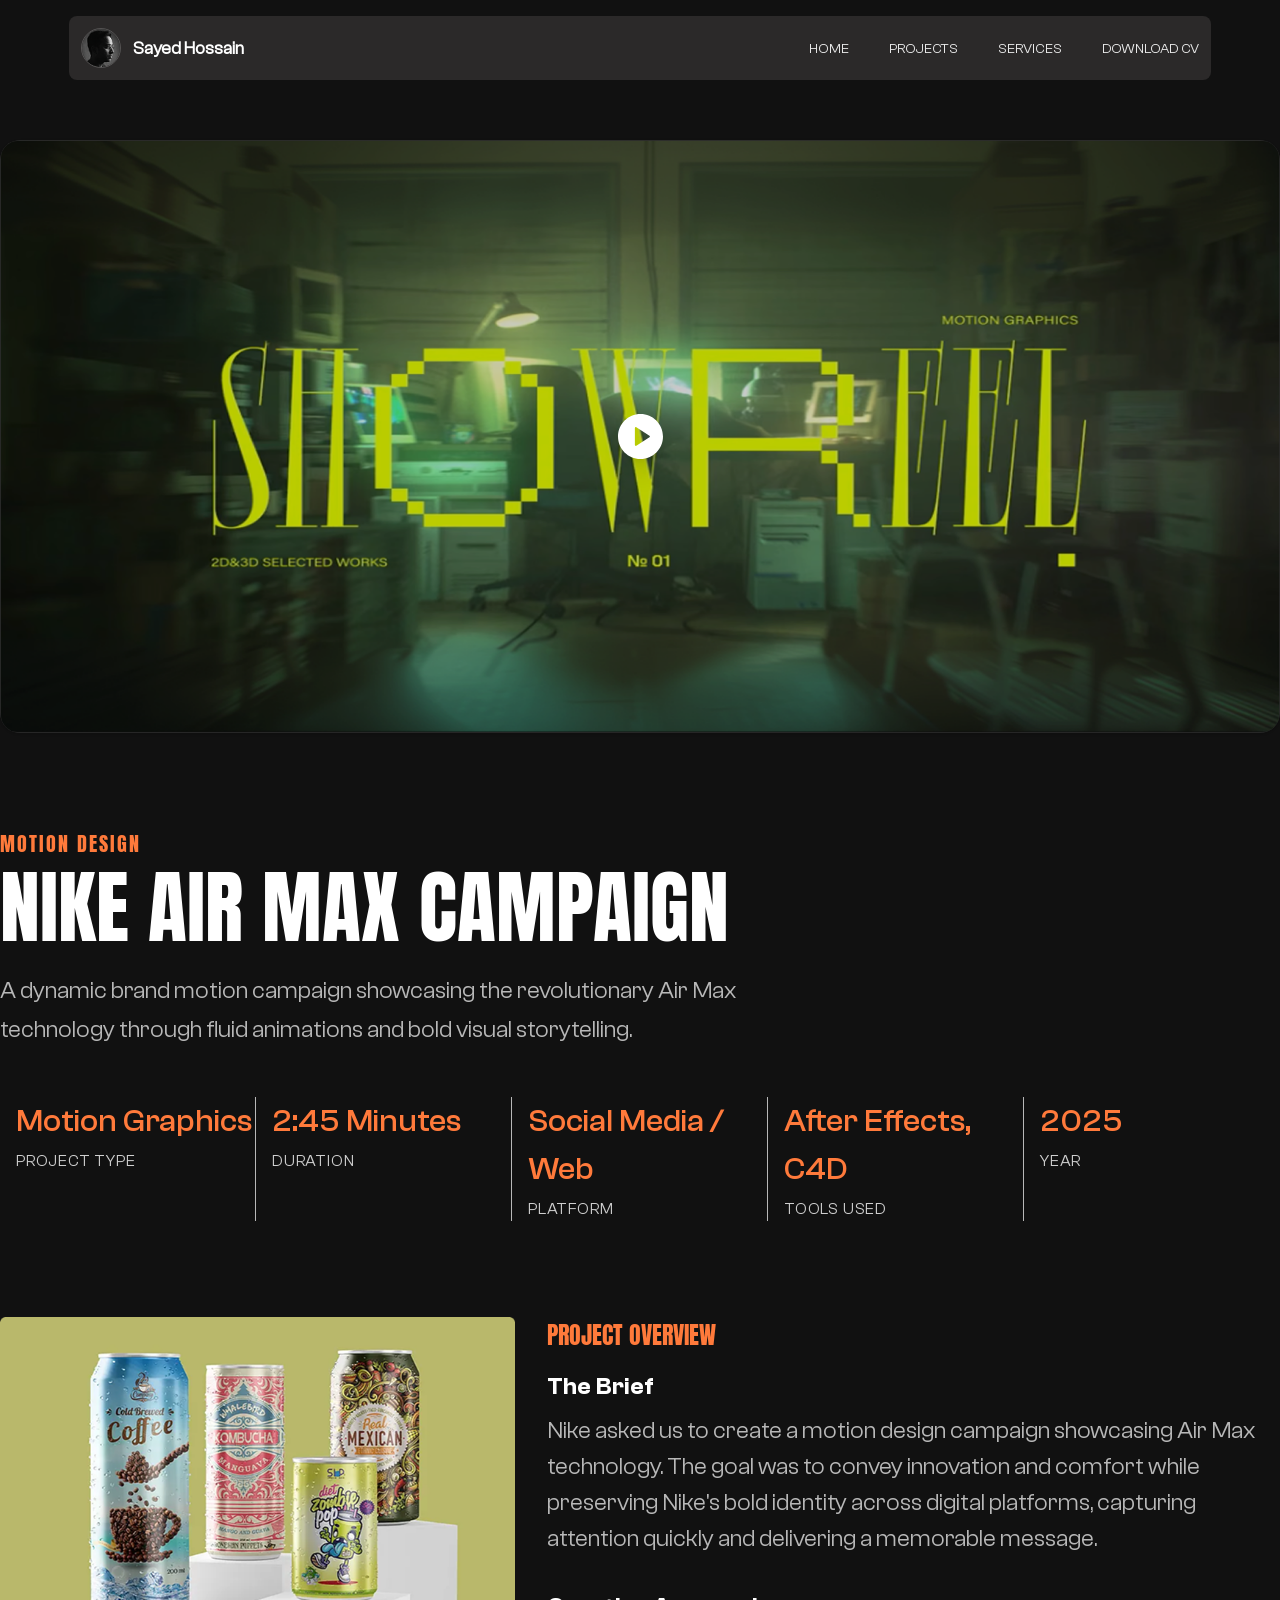
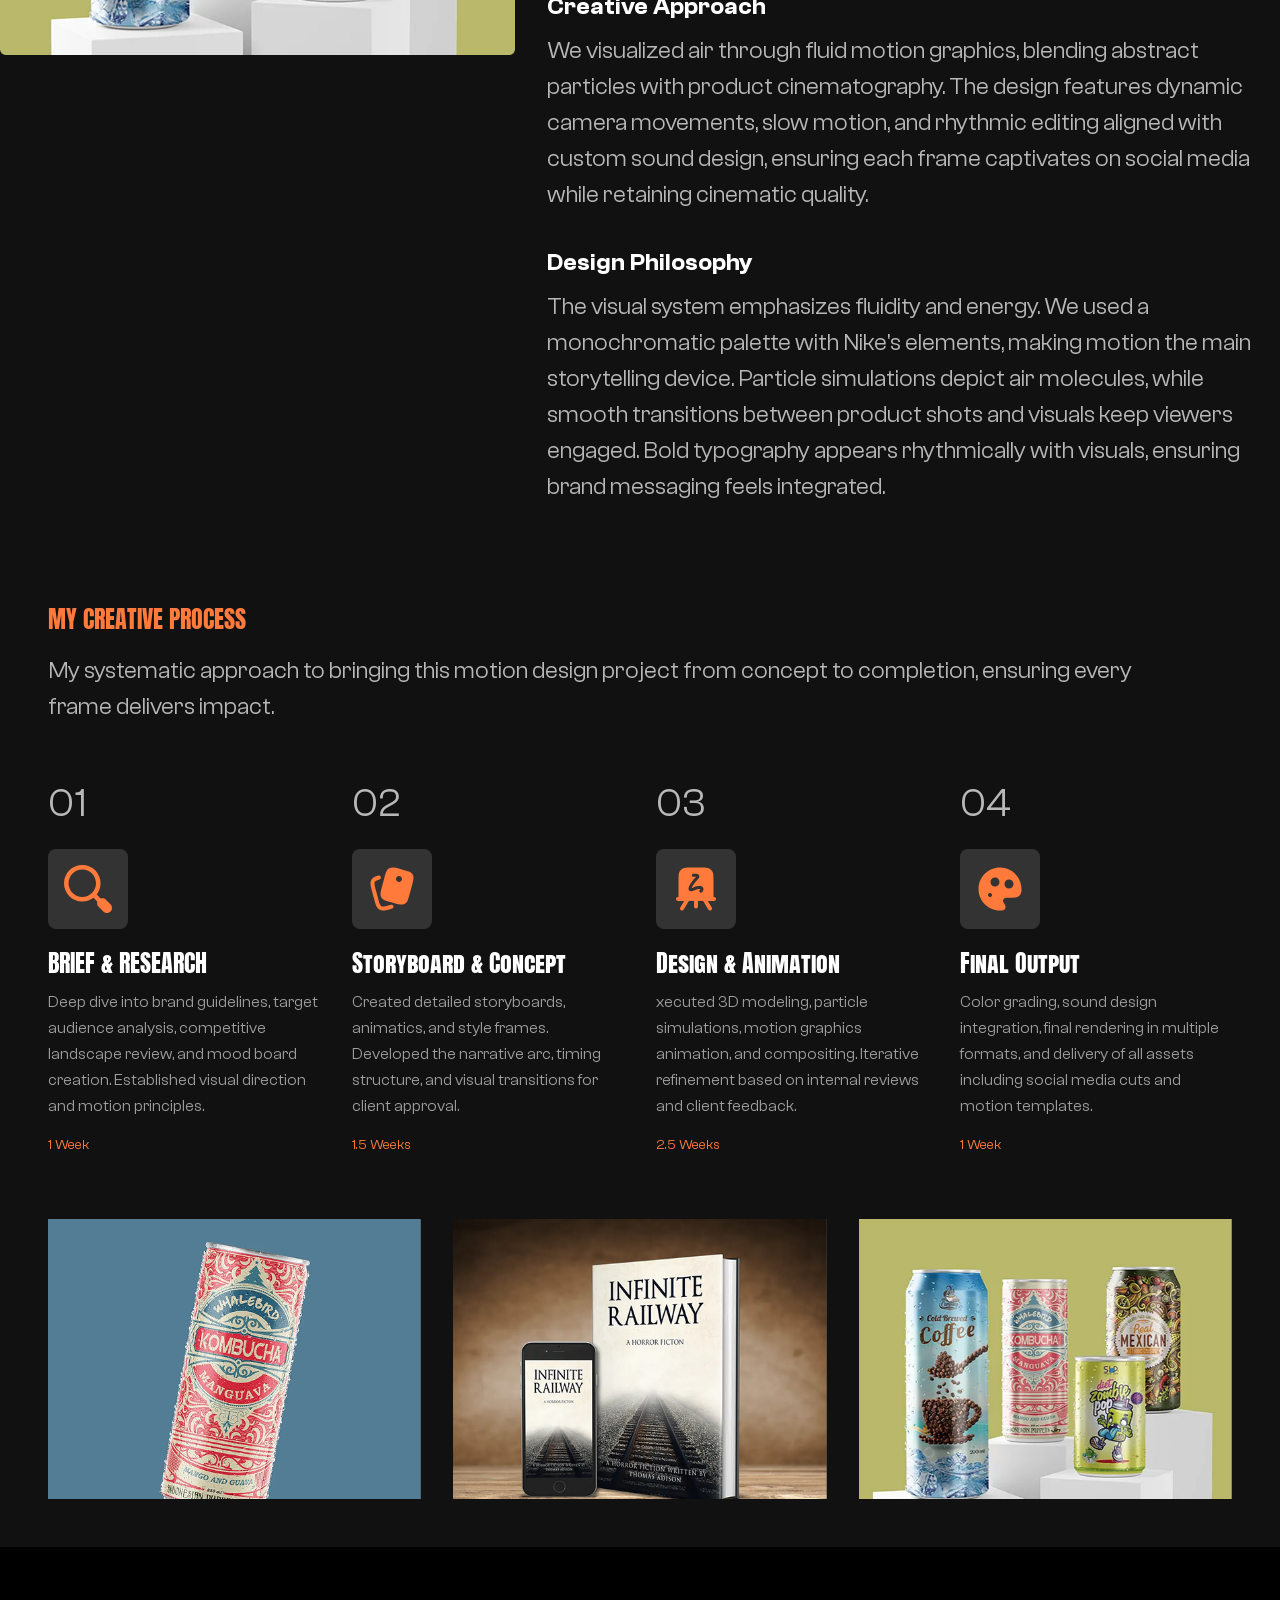
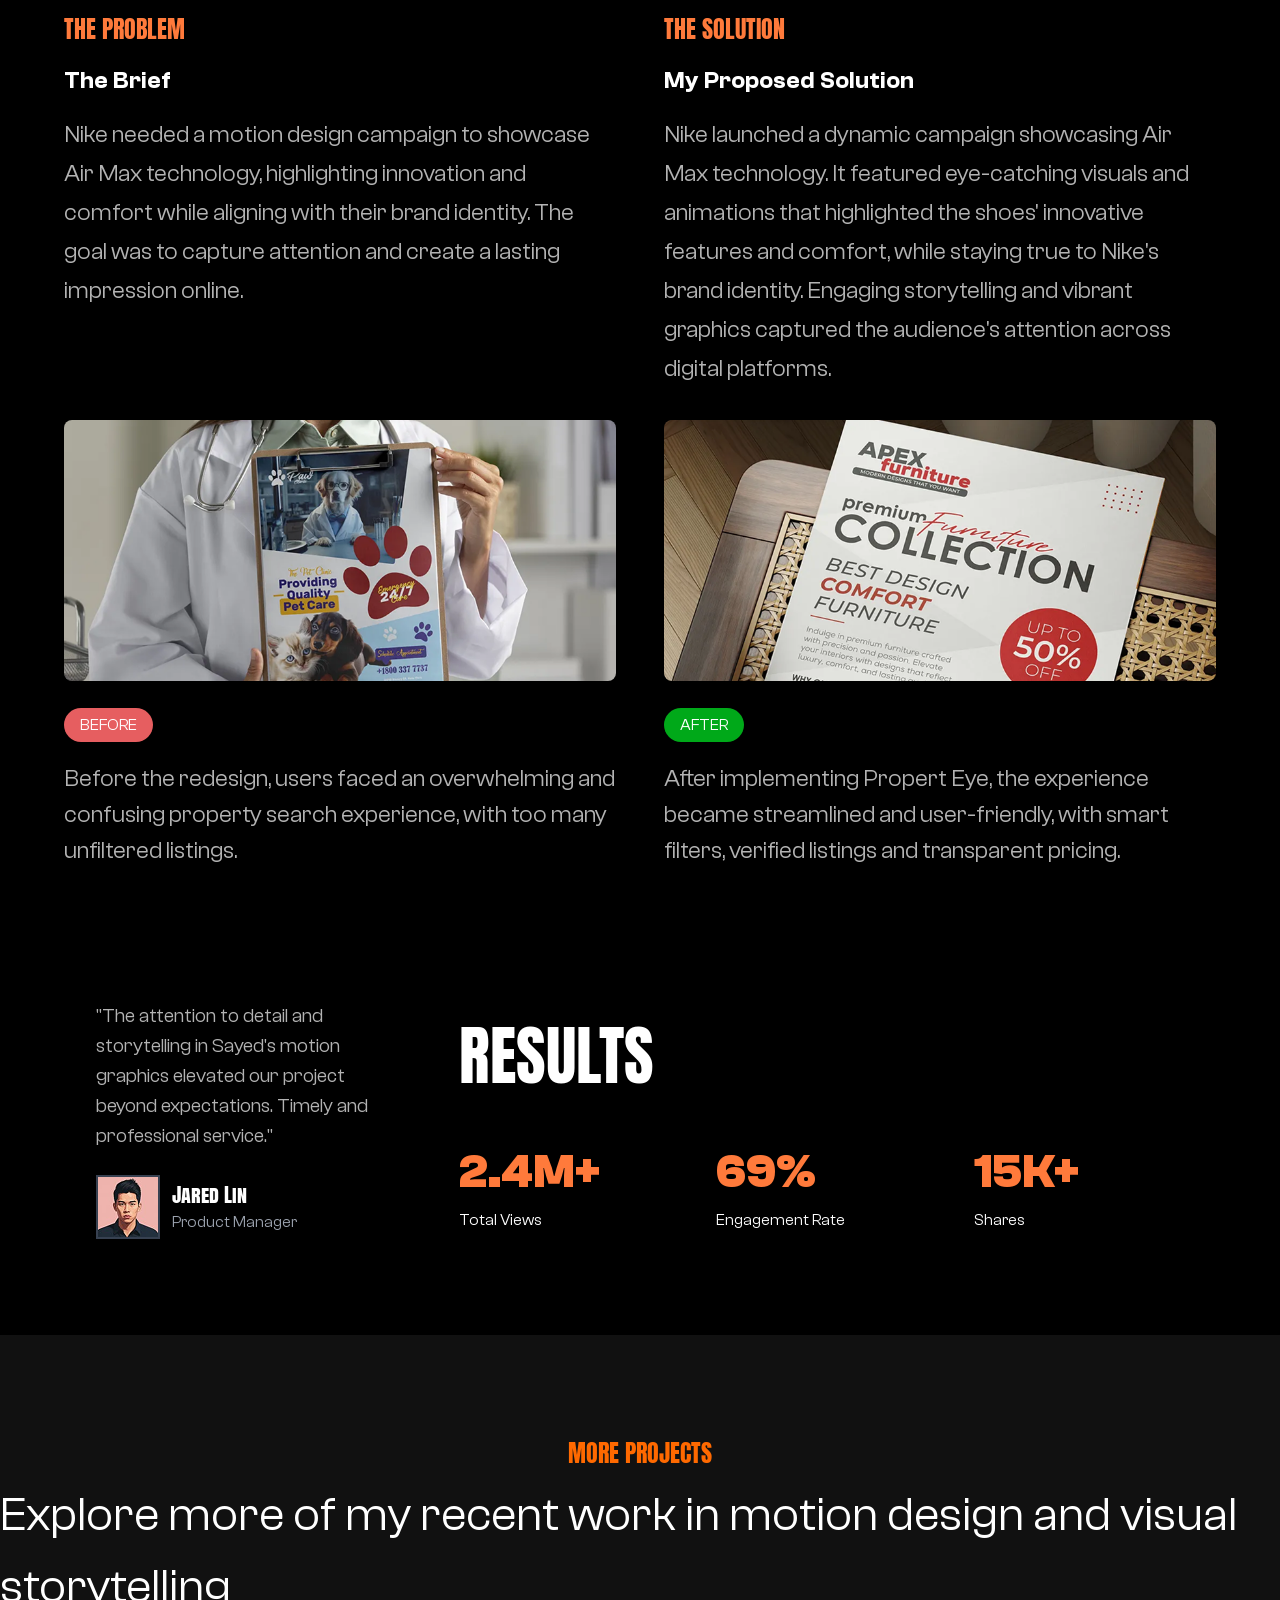
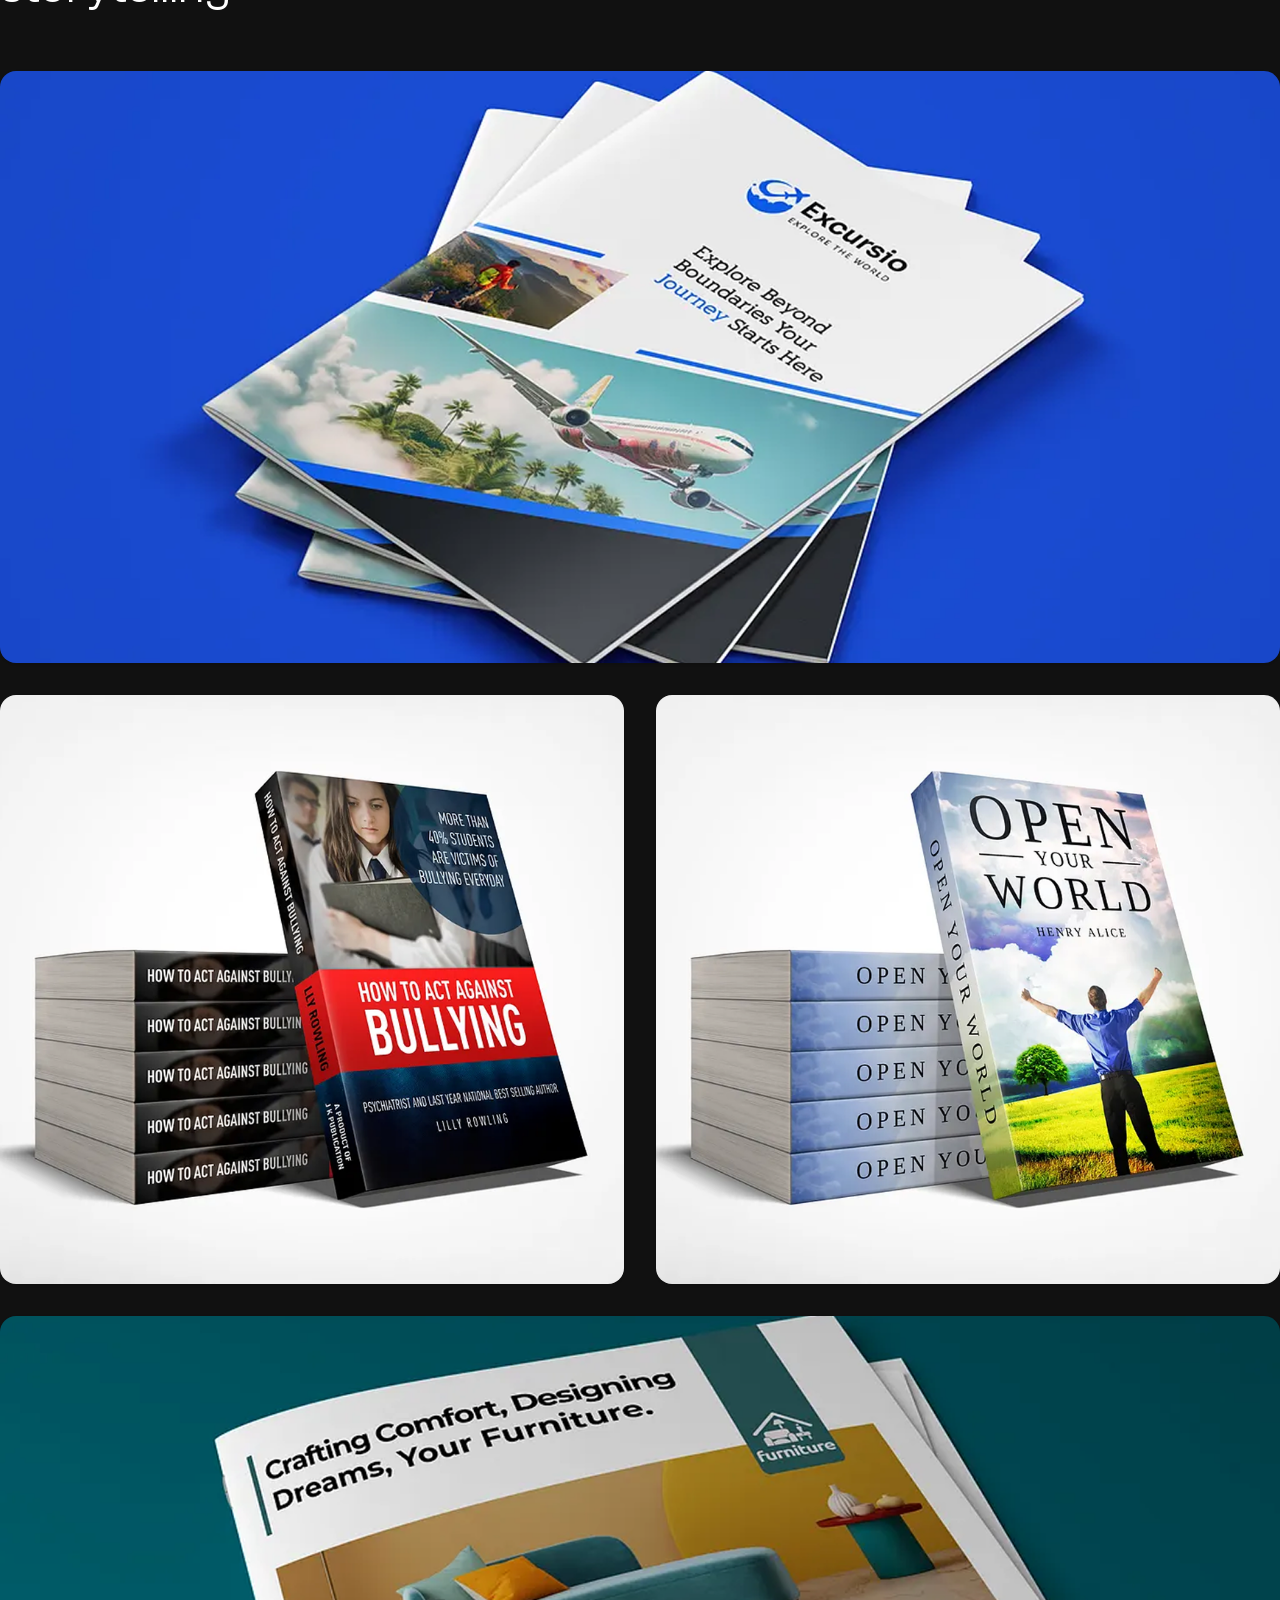
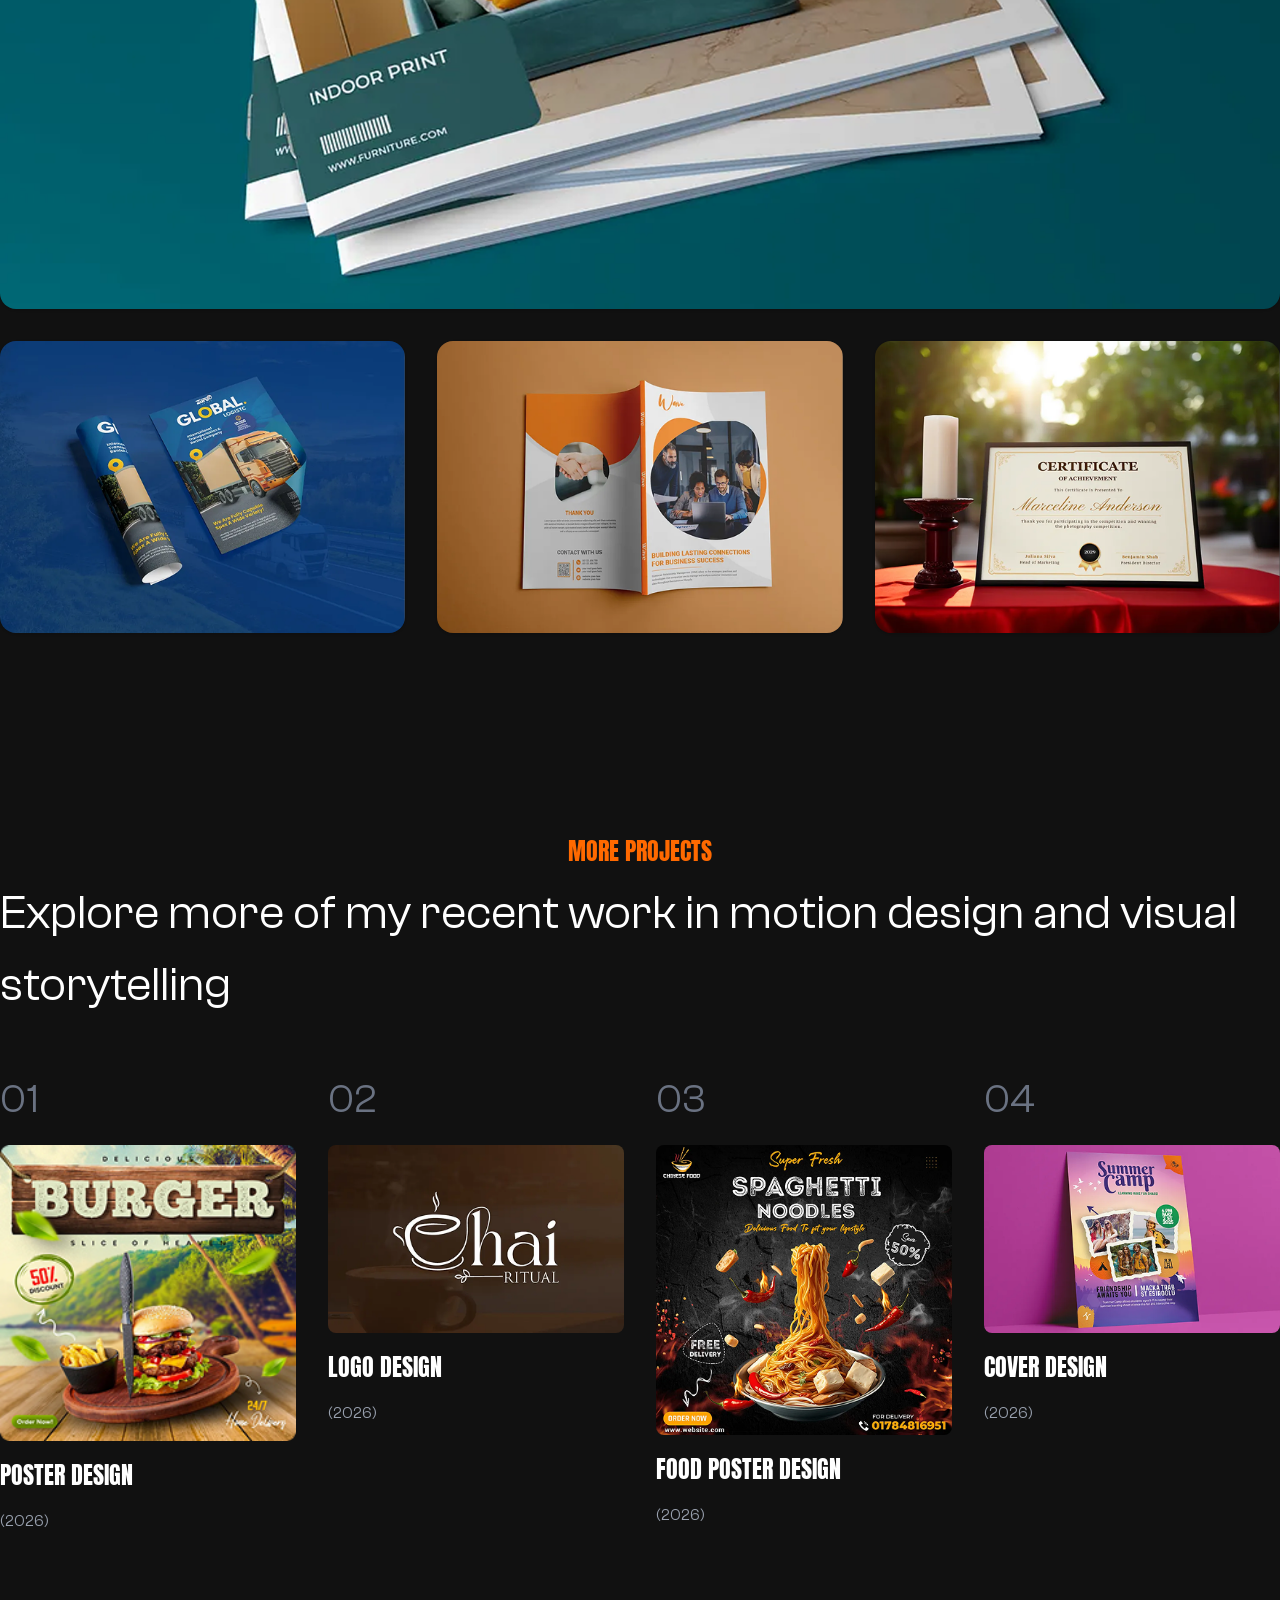
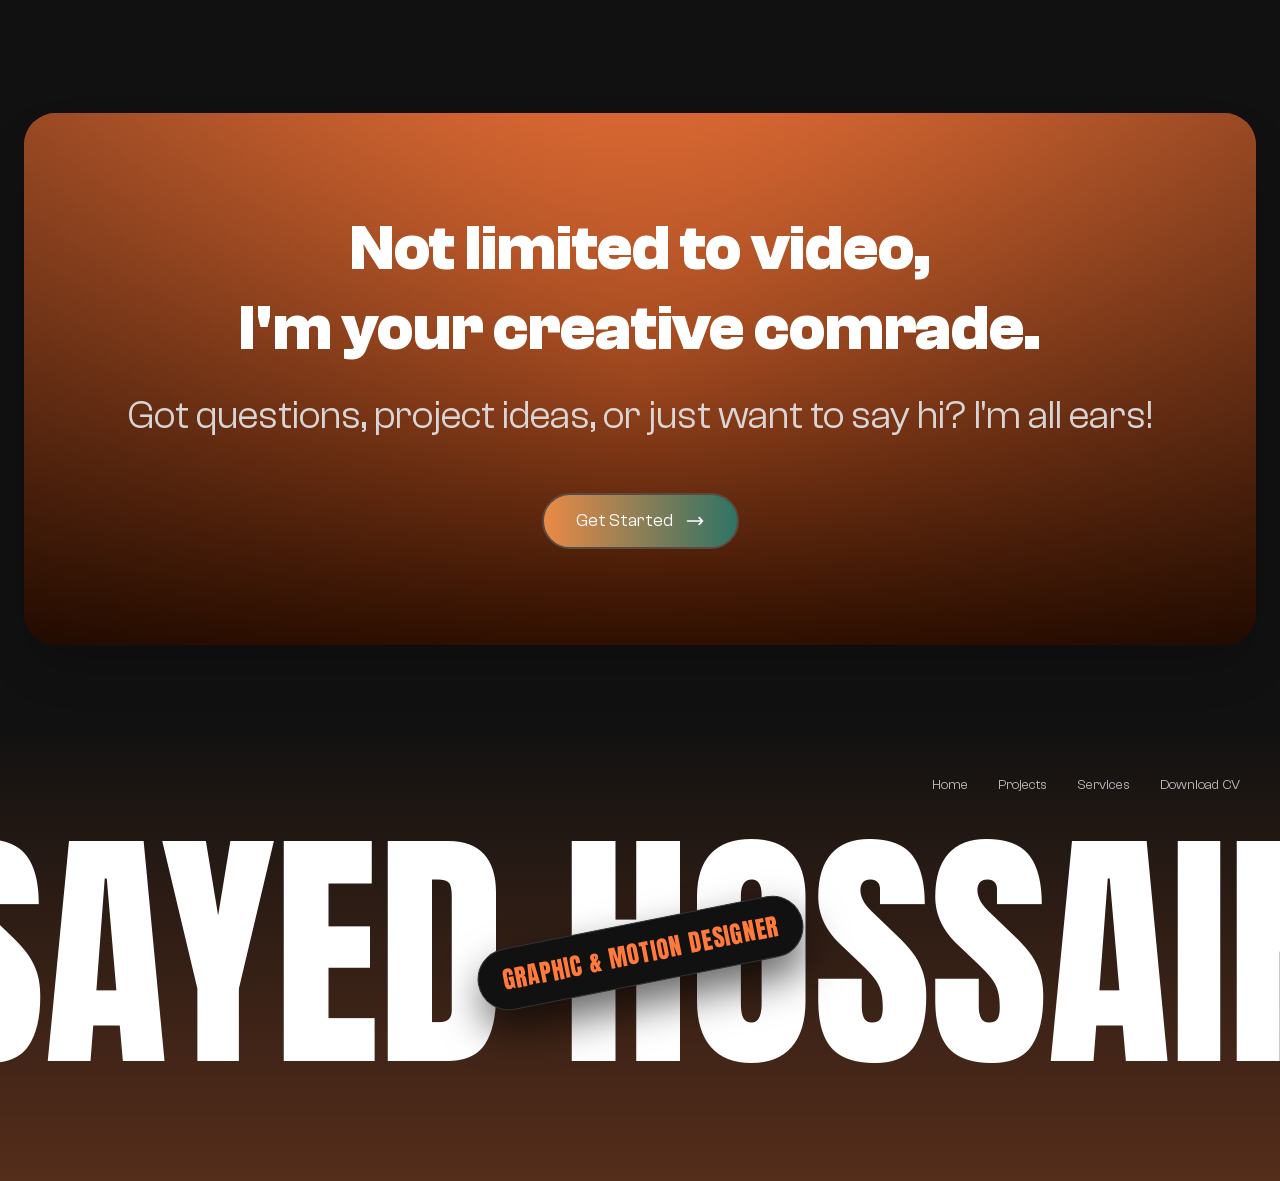
==== project-details.html @ 1aa505d9 "Portfolio almost done" ====
<!DOCTYPE html>
<html lang="en">

<head>
    <meta charset="UTF-8">
    <meta name="viewport" content="width=device-width, initial-scale=1.0">
    <title>Sayed Hossain</title>
    <link rel="stylesheet" href="assets/css/style.css">
    <link rel="stylesheet" href="https://cdn.jsdelivr.net/npm/@splidejs/splide@4.1.4/dist/css/splide.min.css">


</head>

<body>


    <nav id="navbar" class="navbar">
        <div class="nav-container">
            <a href="index.html" class="nav-brand">
                <div class="brand-img-wrapper">
                    <img src="assets/images/nav-img.png" alt="Rafiqul Islam" class="brand-img" />
                </div>
                <span class="brand-name">Sayed Hossain</span>
            </a>

            <div class="nav-actions">
                <ul class="desktop-menu">
                    <li><a href="index.html" class="nav-link">Home</a></li>
                    <li><a href="projects.html" class="nav-link">Projects</a></li>
                    <li><a href="#" class="nav-link">Services</a></li>
                    <li><a href="#" class="nav-link">Download CV</a></li>
                </ul>

                <button id="hamburger" class="hamburger">
                    <span id="ham1" class="ham-line"></span>
                    <span id="ham2" class="ham-line"></span>
                    <span id="ham3" class="ham-line ham-short"></span>
                </button>
            </div>
        </div>
    </nav>

    <div id="mobile-menu" class="mobile-menu hidden">
        <a href="index.html" class="mobile-link border-bottom">Home</a>
        <a href="projects.html" class="mobile-link border-bottom">Projects</a>
        <a href="#" class="mobile-link">Services</a>
        <a href="#" class="mobile-link">Download CV</a>
    </div>



    <section class="px-4 md:px-0 pt-[80px] md:pt-[140px]">
        <div class="container mx-auto">
            <div class="justify-center mx-auto mb-12 overflow-hidden rounded-[20px] shadow-sm relative group md:p-0"
                id="video-container">
                <img src="assets/images/video-thumb.png" alt="Featured Project" class="w-full h-auto block"
                    id="video-thumbnail">

                <button onclick="playVideo()"
                    class="absolute inset-0 flex items-center justify-center bg-black/20 group-hover:bg-black/30 transition-all duration-300"
                    id="play-button">
                    <div
                        class="w-full max-w-[45px] rounded-full flex items-center justify-center shadow-xl transform group-hover:scale-102 transition-transform cursor-pointer">
                        <img class="w-full aspect-45/45" src="assets/images/home-img7.svg" alt="Play Icon">
                    </div>
                </button>
            </div>

        </div>
    </section>

    <section class="px-4 py-12 md:px-0">
        <div class="container mx-auto">
            <p class="text-[#FF7A3B] font-anton-sc text-[14px] md:text-[20px] uppercase mb-2 tracking-widest">
                MOTION DESIGN
            </p>
            <h2 class="font-anton-sc text-[32px] md:text-[80px] text-[#FFF] leading-[1] mb-6 uppercase">
                Nike Air Max Campaign
            </h2>
            <p class="text-white/70 text-[16px] md:text-[24px] mb-12 max-w-3xl leading-relaxed">
                A dynamic brand motion campaign showcasing the revolutionary Air Max technology through fluid animations
                and bold visual storytelling.
            </p>

            <div class="grid grid-cols-2 md:grid-cols-5 gap-y-8">

                <div class="col-span-1 md:border-r border-white/70 pl-0 md:pl-4">
                    <h3 class="text-[#FF7A3B] font-clash-grotesk-medium text-[16px] md:text-[32px] mb-1">Motion Graphics
                    </h3>
                    <p class="text-[#FFF] text-[14px] md:text-[16px] uppercase tracking-wider opacity-80">Project Type
                    </p>
                </div>

                <div class="col-span-1 md:border-r border-white/70 pl-4">
                    <h3 class="text-[#FF7A3B] font-clash-grotesk-medium text-[16px] md:text-[32px] mb-1">2:45 Minutes
                    </h3>
                    <p class="text-[#FFF] text-[14px] md:text-[16px] uppercase tracking-wider opacity-80">Duration</p>
                </div>

                <div class="col-span-1 md:border-r border-white/70 pl-0 md:pl-4">
                    <h3 class="text-[#FF7A3B] font-clash-grotesk-medium text-[16px] md:text-[32px] mb-1">Social Media /
                        Web
                    </h3>
                    <p class="text-[#FFF] text-[14px] md:text-[16px] uppercase tracking-wider opacity-80">Platform</p>
                </div>

                <div class="col-span-1 md:border-r border-white/70 pl-4">
                    <h3 class="text-[#FF7A3B] font-clash-grotesk-medium text-[16px] md:text-[32px] mb-1">After Effects,
                        C4D</h3>
                    <p class="text-[#FFF] text-[14px] md:text-[16px] uppercase tracking-wider opacity-80">Tools Used</p>
                </div>

                <div class="col-span-1 pl-0 md:pl-4">
                    <h3 class="text-[#FF7A3B] font-clash-grotesk-medium text-[16px] md:text-[32px] mb-1">2025</h3>
                    <p class="text-[#FFF] text-[14px] md:text-[16px] uppercase tracking-wider opacity-80">Year</p>
                </div>

            </div>
        </div>
    </section>


    <section class="px-4 md:px-0 py-8 md:py-12 text-white">
        <div class="container mx-auto">
            <div class="grid grid-cols-1 md:grid-cols-12 gap-8 items-start">
                <div class="col-span-1 md:col-span-5">
                    <div class="w-full h-full overflow-hidden">
                        <img src="assets/images/details-img1.png" alt="Project Showcase" class="w-full object-cover">
                    </div>
                </div>

                <div class="col-span-1 md:col-span-7 space-y-8">
                    <div>
                        <h2 class="text-[#FF7A3B] font-anton-sc text-[14px] md:text-[24px] uppercase pb-4">Project
                            Overview
                        </h2>

                        <h3 class="text-[16px] md:text-[24px] font-clash-grotesk-semi-bold pb-2">The Brief</h3>
                        <p class="text-white/70 text-[14px] md:text-[24px]">
                            Nike asked us to create a motion design campaign showcasing Air Max technology. The goal was
                            to convey innovation and comfort while preserving Nike's bold identity across digital
                            platforms, capturing attention quickly and delivering a memorable message.
                        </p>
                    </div>

                    <div>
                        <h3 class="text-[16px] md:text-[24px] font-clash-grotesk-semi-bold pb-2">Creative Approach</h3>
                        <p class="text-white/70 text-[14px] md:text-[24px]">
                            We visualized air through fluid motion graphics, blending abstract particles with product
                            cinematography. The design features dynamic camera movements, slow motion, and rhythmic
                            editing aligned with custom sound design, ensuring each frame captivates on social media
                            while retaining cinematic quality.
                        </p>
                    </div>

                    <div>
                        <h3 class="text-[16px] md:text-[24px] font-clash-grotesk-semi-bold pb-2">Design Philosophy</h3>
                        <p class="text-white/70 text-[14px] md:text-[24px]">
                            The visual system emphasizes fluidity and energy. We used a monochromatic palette with
                            Nike's elements, making motion the main storytelling device. Particle simulations depict air
                            molecules, while smooth transitions between product shots and visuals keep viewers engaged.
                            Bold typography appears rhythmically with visuals, ensuring brand messaging feels
                            integrated.
                        </p>
                    </div>
                </div>
            </div>
        </div>
    </section>


    <section class="px-4 md:px-12 py-8 md:py-12">
        <div class="container mx-auto">
            <h2 class="text-[#FF7A3B] font-anton-sc text-[14px] md:text-[24px] uppercase pb-4">My Creative
                Process</h2>
            <p class="text-white/70 text-[14px] md:text-[24px] mb-12 max-w-[1100px]">
                My systematic approach to bringing this motion design project from concept to completion, ensuring every
                frame delivers impact.
            </p>

            <div class="grid grid-cols-2 md:grid-cols-4 gap-8 pb-8 md:pb-16">

                <div class="flex flex-col h-full">

                    <div class="text-[14px] md:text-[40px] text-white/70 mb-4">01</div>

                    <div
                        class="bg-[#333] max-w-[60px] md:max-w-[80px] flex items-center justify-center rounded-lg mb-4 p-[16px]">
                        <img src="assets/images/details-icon1.svg" class="w-full object-cover" alt="Brief & Research">
                    </div>

                    <h3 class="font-anton-sc text-[#FFF] text-[14px] md:text-[24px] mb-2">
                        BRIEF & RESEARCH
                    </h3>

                    <p class="text-white/60 text-[16px] leading-relaxed mb-4">
                        Deep dive into brand guidelines, target audience analysis, competitive landscape review, and
                        mood board creation. Established visual direction and motion principles.
                    </p>

                    <!-- 🔥 This pushes it to bottom -->
                    <p class="text-[#FF7A3B] text-sm mt-auto">1 Week</p>

                </div>
                <!-- <div>
                    <div class="text-[40px] text-white/70 mb-4">01</div>
                    <div class="w-12 h-12 flex items-center justify-center rounded-lg mb-4">
                        <img src="assets/images/details-icon1.svg" alt="Brief & Research">
                    </div>
                    <h3 class="font-anton-sc text-[#FFF] text-[14px] md:text-[24px] mb-2">BRIEF & RESEARCH</h3>
                    <p class="text-white/60 text-[16px] leading-relaxed">Deep dive into brand guidelines, target
                        audience
                        analysis, competitive landscape review, and mood board creation. Established visual direction
                        and motion principles.</p>
                    <p class="text-[#FF7A3B] text-sm mt-4">1 Week</p>
                </div> -->

                <div class="flex flex-col h-full">

                    <div class="text-[14px] md:text-[40px] text-white/70 mb-4">02</div>

                    <div
                        class="bg-[#333] max-w-[60px] md:max-w-[80px] flex items-center justify-center rounded-lg mb-4 p-[16px]">
                        <img src="assets/images/details-icon2.svg" class="w-full object-cover" alt="Brief & Research">
                    </div>

                    <h3 class="font-anton-sc text-[#FFF] text-[14px] md:text-[24px] mb-2">
                        Storyboard & Concept
                    </h3>

                    <p class="text-white/60 text-[16px] leading-relaxed">
                        Created detailed storyboards, animatics, and style frames. Developed the narrative arc, timing
                        structure, and visual transitions for client approval.
                    </p>

                    <!-- 🔥 This pushes it to bottom -->
                    <p class="text-[#FF7A3B] text-sm mt-auto">1.5 Weeks</p>

                </div>

                <div class="flex flex-col h-full">

                    <div class="text-[14px] md:text-[40px] text-white/70 mb-4">03</div>

                    <div
                        class="bg-[#333] max-w-[60px] md:max-w-[80px] flex items-center justify-center rounded-lg mb-4 p-[16px]">
                        <img src="assets/images/details-icon3.svg" class="w-full object-cover" alt="Brief & Research">
                    </div>

                    <h3 class="font-anton-sc text-[#FFF] text-[14px] md:text-[24px] mb-2">
                        Design & Animation
                    </h3>

                    <p class="text-white/60 text-[16px] leading-relaxed">
                        xecuted 3D modeling, particle simulations, motion graphics animation, and compositing. Iterative
                        refinement based on internal reviews and client feedback.
                    </p>

                    <!-- 🔥 This pushes it to bottom -->
                    <p class="text-[#FF7A3B] text-sm mt-auto">2.5 Weeks</p>

                </div>

                <div class="flex flex-col h-full">

                    <div class="text-[14px] md:text-[40px] text-white/70 mb-4">04</div>

                    <div
                        class="bg-[#333] max-w-[60px] md:max-w-[80px] flex items-center justify-center rounded-lg mb-4 p-[16px]">
                        <img src="assets/images/details-icon4.svg" class="w-full object-cover" alt="Brief & Research">
                    </div>

                    <h3 class="font-anton-sc text-[#FFF] text-[14px] md:text-[24px] mb-2">
                        Final Output
                    </h3>

                    <p class="text-white/60 text-[16px] leading-relaxed">
                        Color grading, sound design integration, final rendering in multiple formats, and delivery of
                        all assets including social media cuts and motion templates.
                    </p>

                    <!-- 🔥 This pushes it to bottom -->
                    <p class="text-[#FF7A3B] text-sm mt-auto">1 Week</p>

                </div>
            </div>

            <div class="grid grid-cols-2 md:grid-cols-3 gap-8">
                <div class="aspect-[4/3] overflow-hidden">
                    <img src="assets/images/details-img2.png" class="w-full object-cover" alt="Project Details Image">
                </div>
                <div class="aspect-[4/3] overflow-hidden">
                    <img src="assets/images/details-img3.png" class="w-full object-cover" alt="Project Details Image">
                </div>
                <div class="aspect-[4/3] overflow-hidden">
                    <img src="assets/images/details-img4.png" class="w-full object-cover" alt="Project Details Image">
                </div>
            </div>
        </div>
    </section>




    <section class="bg-black text-white px-4 md:px-16 py-8 md:py-16">
        <div class="container mx-auto">
            <div class="grid grid-cols-1 md:grid-cols-2 gap-12 mb-8 md:mb-25 items-stretch">

                <div class="flex flex-col h-full">
                    <div class="flex-grow">
                        <h2 class="text-[#FF7A3B] font-anton-sc text-[14px] md:text-[24px] mb-4 uppercase">The Problem
                        </h2>
                        <h3 class="text-[16px] md:text-[24px] font-clash-grotesk-semi-bold mb-4">The Brief</h3>
                        <p class="text-white/70 text-[14px] md:text-[24px] mb-8 leading-relaxed">
                            Nike needed a motion design
                            campaign to
                            showcase Air Max technology,
                            highlighting innovation and comfort while aligning with their brand identity. The goal was
                            to
                            capture attention and create a lasting impression online.
                        </p>
                    </div>

                    <div class="mt-auto">
                        <img src="assets/images/details-problem-img.png" alt="Before"
                            class="w-full h-auto rounded-lg mb-8">
                        <span class="max-w-[90px] bg-[#E65E60] text-white px-4 py-2 rounded-full text-[16px] uppercase">
                            Before
                        </span>
                        <p class="text-white/70 mt-6 text-[14px] md:text-[24px]">Before the redesign, users faced an
                            overwhelming and
                            confusing property search experience, with too many unfiltered listings.</p>
                    </div>
                </div>

                <div class="flex flex-col h-full">
                    <div class="flex-grow">
                        <h2 class="text-[#FF7A3B] font-anton-sc text-[14px] md:text-[24px] mb-4 uppercase">The Solution
                        </h2>
                        <h3 class="text-[16px] md:text-[24px] font-clash-grotesk-semi-bold mb-4">My Proposed Solution
                        </h3>
                        <p class="text-white/70 text-[14px] md:text-[24px] mb-8 leading-relaxed">
                            Nike launched a dynamic campaign
                            showcasing Air
                            Max technology. It featured
                            eye-catching visuals and animations that highlighted the shoes' innovative features and
                            comfort,
                            while staying true to Nike's brand identity. Engaging storytelling and vibrant graphics
                            captured
                            the audience's attention across digital platforms.
                        </p>
                    </div>

                    <div class="mt-auto">
                        <img src="assets/images/details-solution-img.png" alt="After"
                            class="w-full h-auto rounded-lg mb-8">
                        <span
                            class="max-w-[90px] bg-[#00A919] text-white text-center px-4 py-2 rounded-full text-[16px] uppercase">
                            After
                        </span>
                        <p class="text-white/70 mt-6 text-[14px] md:text-[24px]">After implementing Propert Eye, the
                            experience became
                            streamlined and user-friendly, with smart
                            filters, verified listings and transparent pricing.</p>
                    </div>
                </div>
            </div>

            <div class="grid grid-cols-1 lg:grid-cols-3 gap-8 items-center">
                <div class="lg:col-span-1 p-8">
                    <p class="text-white/70 text-[16px] md:text-[20px] mb-6">"The attention to detail and storytelling
                        in
                        Sayed's
                        motion
                        graphics elevated our project beyond expectations. Timely and professional service."</p>
                    <div class="flex items-center gap-3">
                        <div class="max-w-[64px]">
                            <img src="assets/images/product-man.png" alt="Product Manager" class="w-full object-cover">
                        </div>
                        <div>
                            <p class="font-anton-sc text-[#FFF] text-[20px]">Jared Lin</p>
                            <p class="text-[#9CA3AF] text-[16px]">Product Manager</p>
                        </div>
                    </div>
                </div>

                <div class="lg:col-span-2">
                    <h3 class="text-[24px] md:text-[64px] font-anton-sc text-white mb-8 uppercase">Results</h3>
                    <div class="grid grid-cols-3 gap-4">

                        <div>
                            <h4 class="text-[24px] md:text-[48px] font-clash-grotesk-bold text-[#FF7A3B]">
                                <span class="counter" data-target="2.4">0</span>M+
                            </h4>
                            <p class="text-[16px] text-[#FFF]">Total Views</p>
                        </div>

                        <div>
                            <h4 class="text-[24px] md:text-[48px] font-clash-grotesk-bold text-[#FF7A3B]">
                                <span class="counter" data-target="87">0</span>%
                            </h4>
                            <p class="text-[16px] text-[#FFF]">Engagement Rate</p>
                        </div>

                        <div>
                            <h4 class="text-[24px] md:text-[48px] font-clash-grotesk-bold text-[#FF7A3B]">
                                <span class="counter" data-target="15">0</span>K+
                            </h4>
                            <p class="text-[16px] text-[#FFF]">Shares</p>
                        </div>

                    </div>
                </div>
            </div>
        </div>
    </section>


    <section class="px-4 md:px-0 py-[20px] md:py-[100px] overflow-hidden">
        <div class="container mx-auto">
            <div class="mb-6 md:mb-12 flex flex-col items-start md:items-center">
                <h2 class="text-orange-500 font-anton-sc uppercase text-[14px] md:text-[24px] mb-2">More Projects</h2>
                <h3 class="text-[#FFF] text-[20px] md:text-[48px]">Explore more of my recent work in motion design and
                    visual
                    storytelling</h3>
            </div>
            <div class="grid grid-cols-12 gap-4 md:gap-8">

                <div class="col-span-12 rounded-[16px] overflow-hidden shadow-sm">
                    <img src="assets/images/details-showcase1.png" alt="Marketing Brochure Mockup"
                        class="w-full object-cover" />
                </div>

                <div class="col-span-6 rounded-[16px] overflow-hidden shadow-sm">
                    <img src="assets/images/details-showcase2.png" alt="Interior Page View"
                        class="w-full object-cover" />
                </div>

                <div class="col-span-6 rounded-[16px] overflow-hidden shadow-sm">
                    <img src="assets/images/details-showcase3.png" alt="Content Layout View"
                        class="w-full object-cover" />
                </div>

                <div class="col-span-12 rounded-[16px] overflow-hidden shadow-sm">
                    <img src="assets/images/details-showcase4.png" alt="Interior Page View"
                        class="w-full object-cover" />
                </div>

                <div class="col-span-6 md:col-span-4 rounded-[16px] overflow-hidden shadow-sm">
                    <img src="assets/images/details-showcase5.png" alt="Content Layout View"
                        class="w-full object-cover" />
                </div>

                <div class="col-span-6 md:col-span-4 rounded-[16px] overflow-hidden shadow-sm">
                    <img src="assets/images/details-showcase7.png" alt="Marketing Brochure Mockup"
                        class="w-full object-cover" />
                </div>
                <div class="col-span-12 md:col-span-4 rounded-[16px] overflow-hidden shadow-sm">
                    <img src="assets/images/details-showcase6.png" alt="Marketing Brochure Mockup"
                        class="w-full object-cover" />
                </div>

            </div>
        </div>
    </section>

    <!-- More Graphics Work -->
    <section class="px-4 md:px-0 py-[20px] md:py-[100px] overflow-hidden">
        <div class="container mx-auto">
            <div class="mb-6 md:mb-12 flex flex-col items-start md:items-center">
                <h2 class="text-orange-500 font-anton-sc uppercase text-[14px] md:text-[24px] mb-2">More Projects</h2>
                <h3 class="text-[#FFF] text-[20px] md:text-[48px]">Explore more of my recent work in motion design and
                    visual
                    storytelling</h3>
            </div>

            <div class="grid grid-cols-1 md:grid-cols-4 gap-4 md:gap-8">

                <div class="space-y-4">
                    <div class="text-gray-500 text-[18px] md:text-[40px] justify-self-end">01</div>
                    <img src="assets/images/graphic-image3.png" alt="Burger Poster Design"
                        class="w-full h-auto rounded-lg">
                    <div class="text-white font-anton-sc text-[24px]">POSTER DESIGN</div>
                    <div class="text-gray-400 text-[16px]">(2026)</div>
                </div>

                <div class="space-y-4">
                    <div class="text-gray-500 text-[18px] md:text-[40px] justify-self-end">02</div>
                    <img src="assets/images/work-img1.png" alt="Chai Ritual Logo" class="w-full h-auto rounded-lg">
                    <div class="text-white font-anton-sc text-[24px]">LOGO DESIGN</div>
                    <div class="text-gray-400 text-[16px]">(2026)</div>
                </div>

                <div class="space-y-4">
                    <div class="text-gray-500 text-[18px] md:text-[40px] justify-self-end">03</div>
                    <img src="assets/images/work-img2.png" alt="Spaghetti Poster Design"
                        class="w-full h-auto rounded-lg">
                    <div class="text-white font-anton-sc text-[24px]">FOOD POSTER DESIGN</div>
                    <div class="text-gray-400 text-[16px]">(2026)</div>
                </div>

                <div class="space-y-4">
                    <div class="text-gray-500 text-[18px] md:text-[40px] justify-self-end">04</div>
                    <img src="assets/images/work-img3.png" alt="Cover Design" class="w-full h-auto rounded-lg">
                    <div class="text-white font-anton-sc text-[24px]">COVER DESIGN</div>
                    <div class="text-gray-400 text-[16px]">(2026)</div>
                </div>

            </div>
        </div>
    </section>




    <!-- Get Started section -->
    <section class="py-8 md:py-20 px-4 md:px-6">
        <div class="container mx-auto">
            <div
                class="relative overflow-hidden rounded-4xl bg-[linear-gradient(180deg,#FF7A3B_0%,#381200_100%)] px-8 py-16 md:py-24 text-center shadow-2xl">
                <div class="relative z-10 flex flex-col items-center">
                    <h2
                        class="text-[20px] md:text-[64px] font-clash-grotesk-bold text-white mb-[8px] md:mb-[16px] leading-tight">
                        Not limited to video,<br>
                        I'm your creative comrade.
                    </h2>

                    <p class="text-gray-200 text-[14px] md:text-[40px] font-light mb-[16px] md:mb-[48px] opacity-90">
                        Got questions, project ideas, or just want to say hi? I'm all ears!
                    </p>

                    <button
                        class="group cursor-pointer flex justify-center items-center gap-3 px-8 py-3 rounded-full text-white text-lg font-medium transition-all duration-300 hover:scale-105 hover:brightness-110 active:scale-95 bg-[linear-gradient(90deg,#ea8a46_0%,#2f7365_100%)] border-2 border-[#5a4b42] mx-auto">
                        Get Started
                        <svg class="w-5 h-5 transition-transform duration-300 group-hover:translate-x-1" fill="none"
                            stroke="currentColor" viewBox="0 0 24 24">
                            <path stroke-linecap="round" stroke-linejoin="round" stroke-width="2"
                                d="M17 8l4 4m0 0l-4 4m4-4H3"></path>
                        </svg>
                    </button>
                </div>

                <div
                    class="absolute inset-0 bg-[radial-gradient(circle_at_center,_transparent_0%,_rgba(0,0,0,0.4)_100%)]">
                </div>
            </div>
        </div>
    </section>


    <!-- Footer -->
    <footer class="footer-container">
        <div class="footer-content">

            <h1 class="hero-text">SAYED HOSSAIN</h1>

            <div class="design-pill">
                <span class="pill-text">GRAPHIC & MOTION DESIGNER</span>
            </div>

            <nav class="footer-nav">
                <a href="#" class="footer-link">Home</a>
                <a href="#" class="footer-link">Projects</a>
                <a href="#" class="footer-link">Services</a>
                <a href="#" class="footer-link">Download CV</a>
            </nav>

        </div>
    </footer>


    <script src="assets/js/script.js"></script>
</body>

</html>
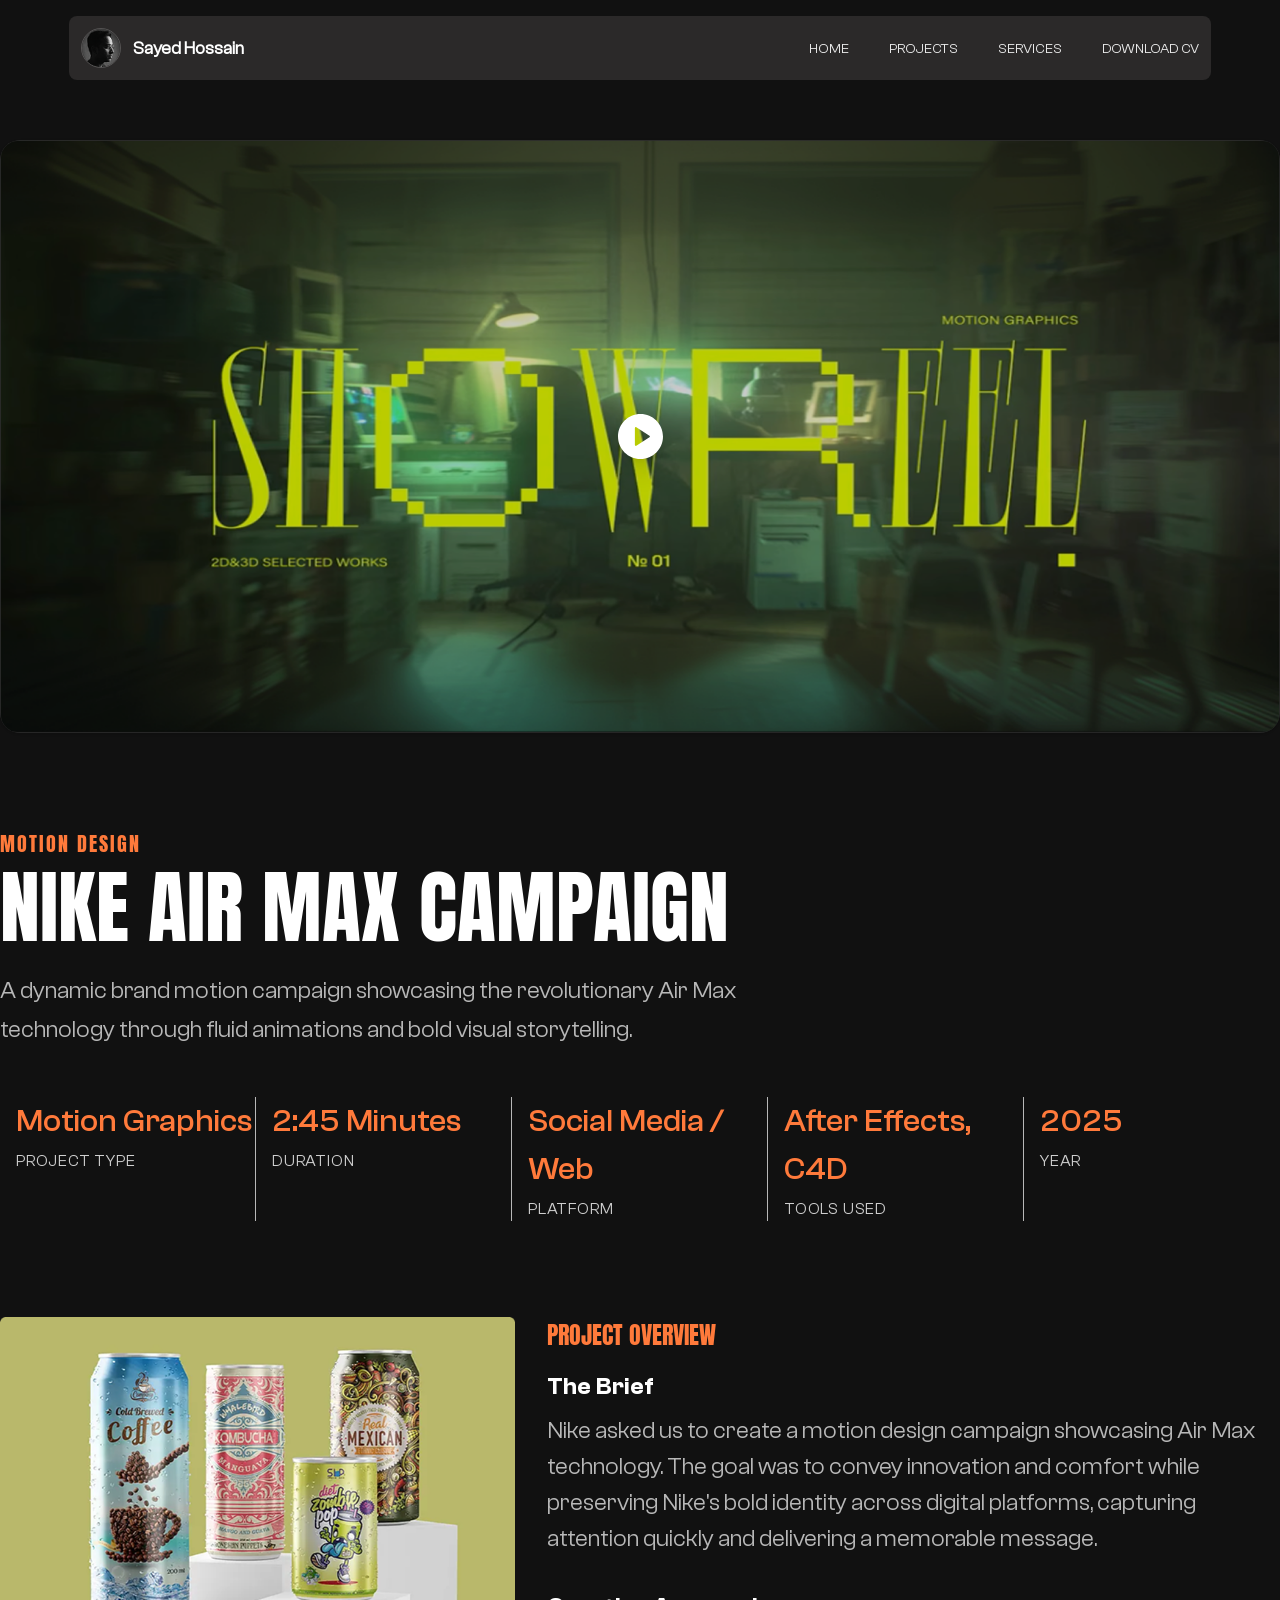
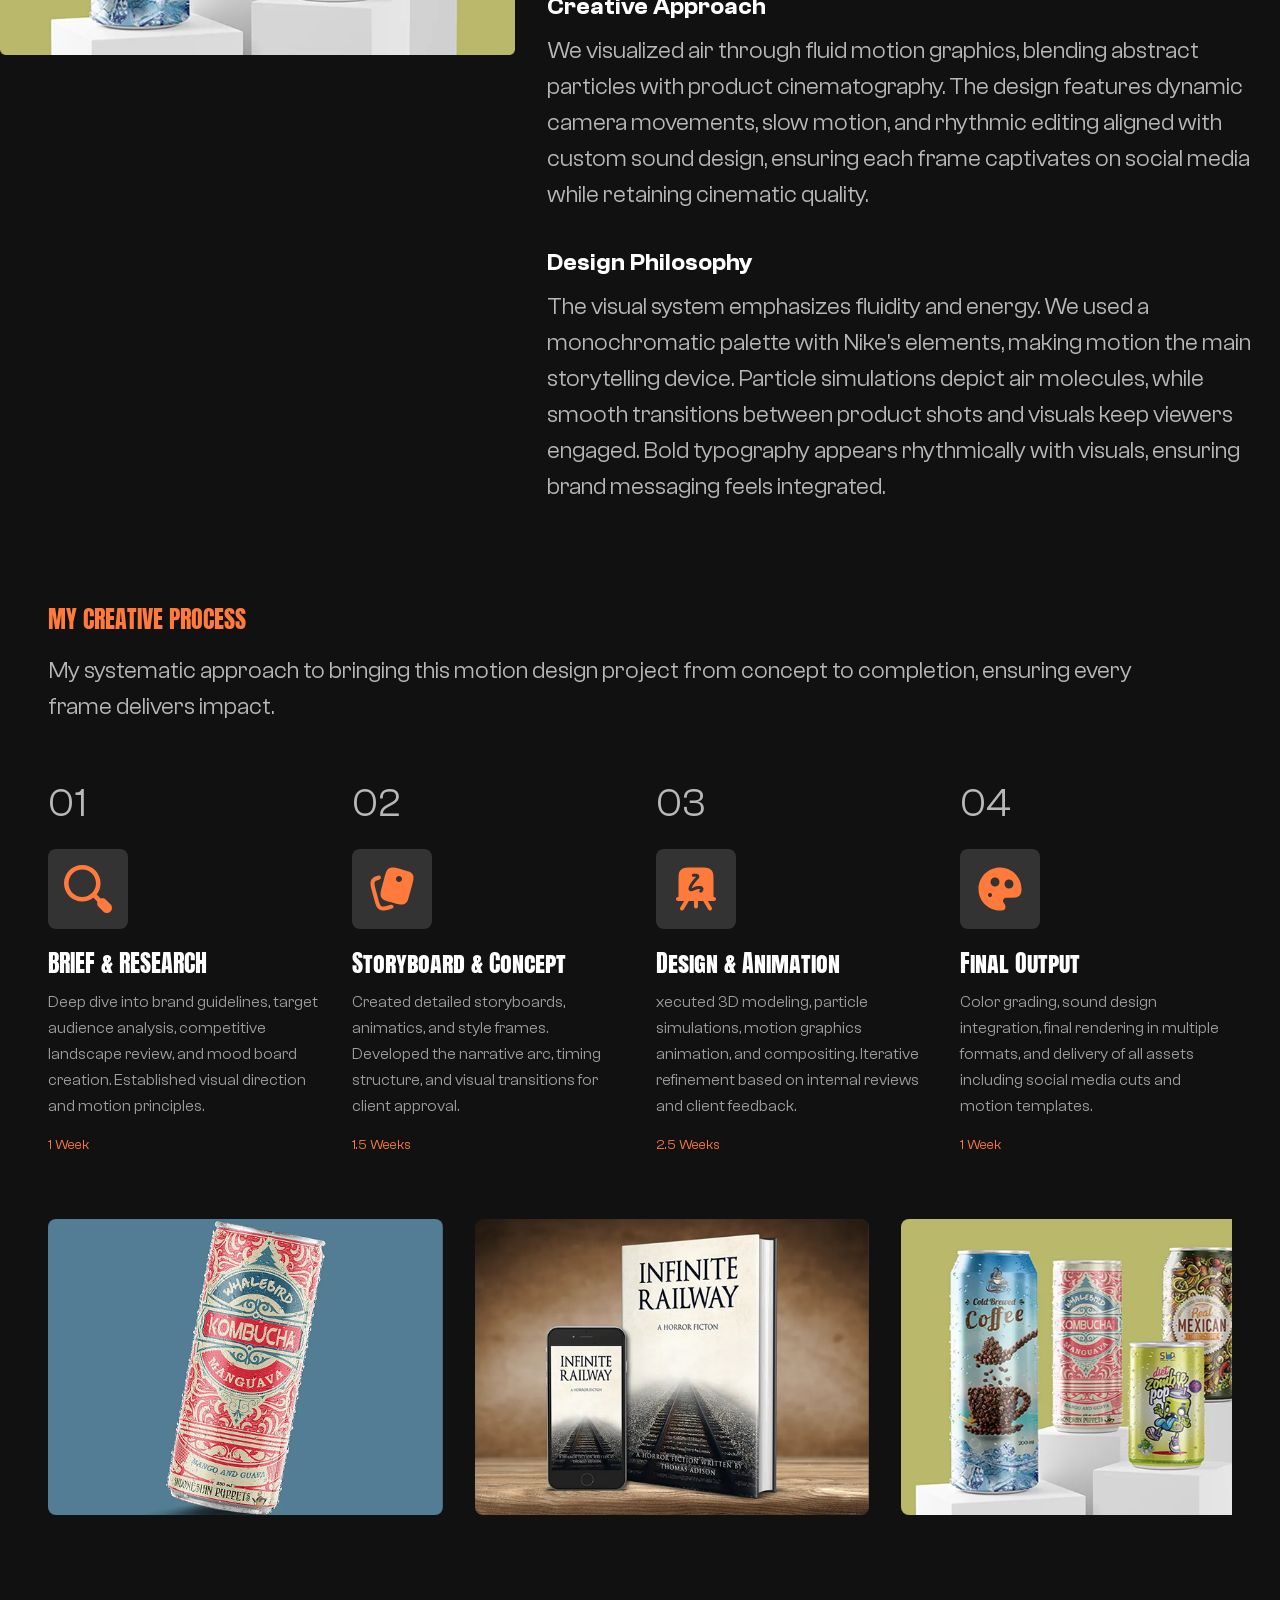
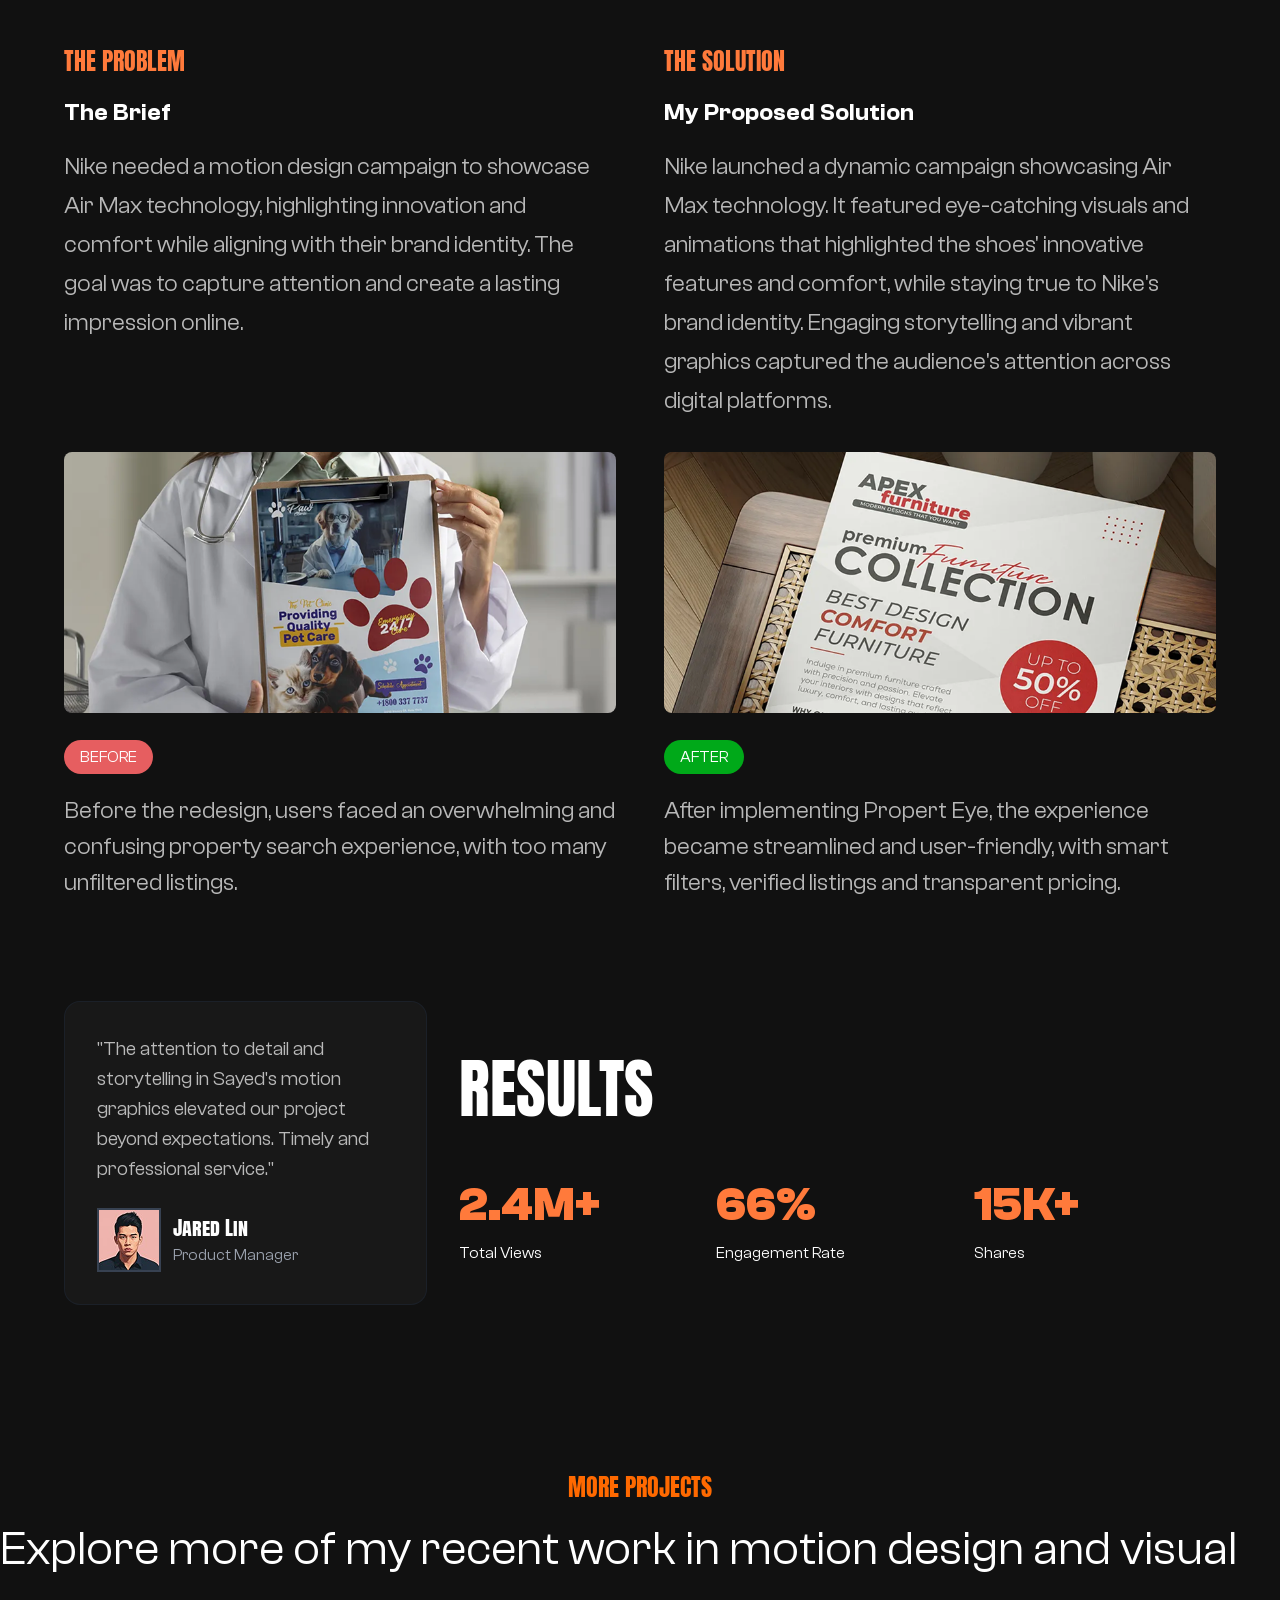
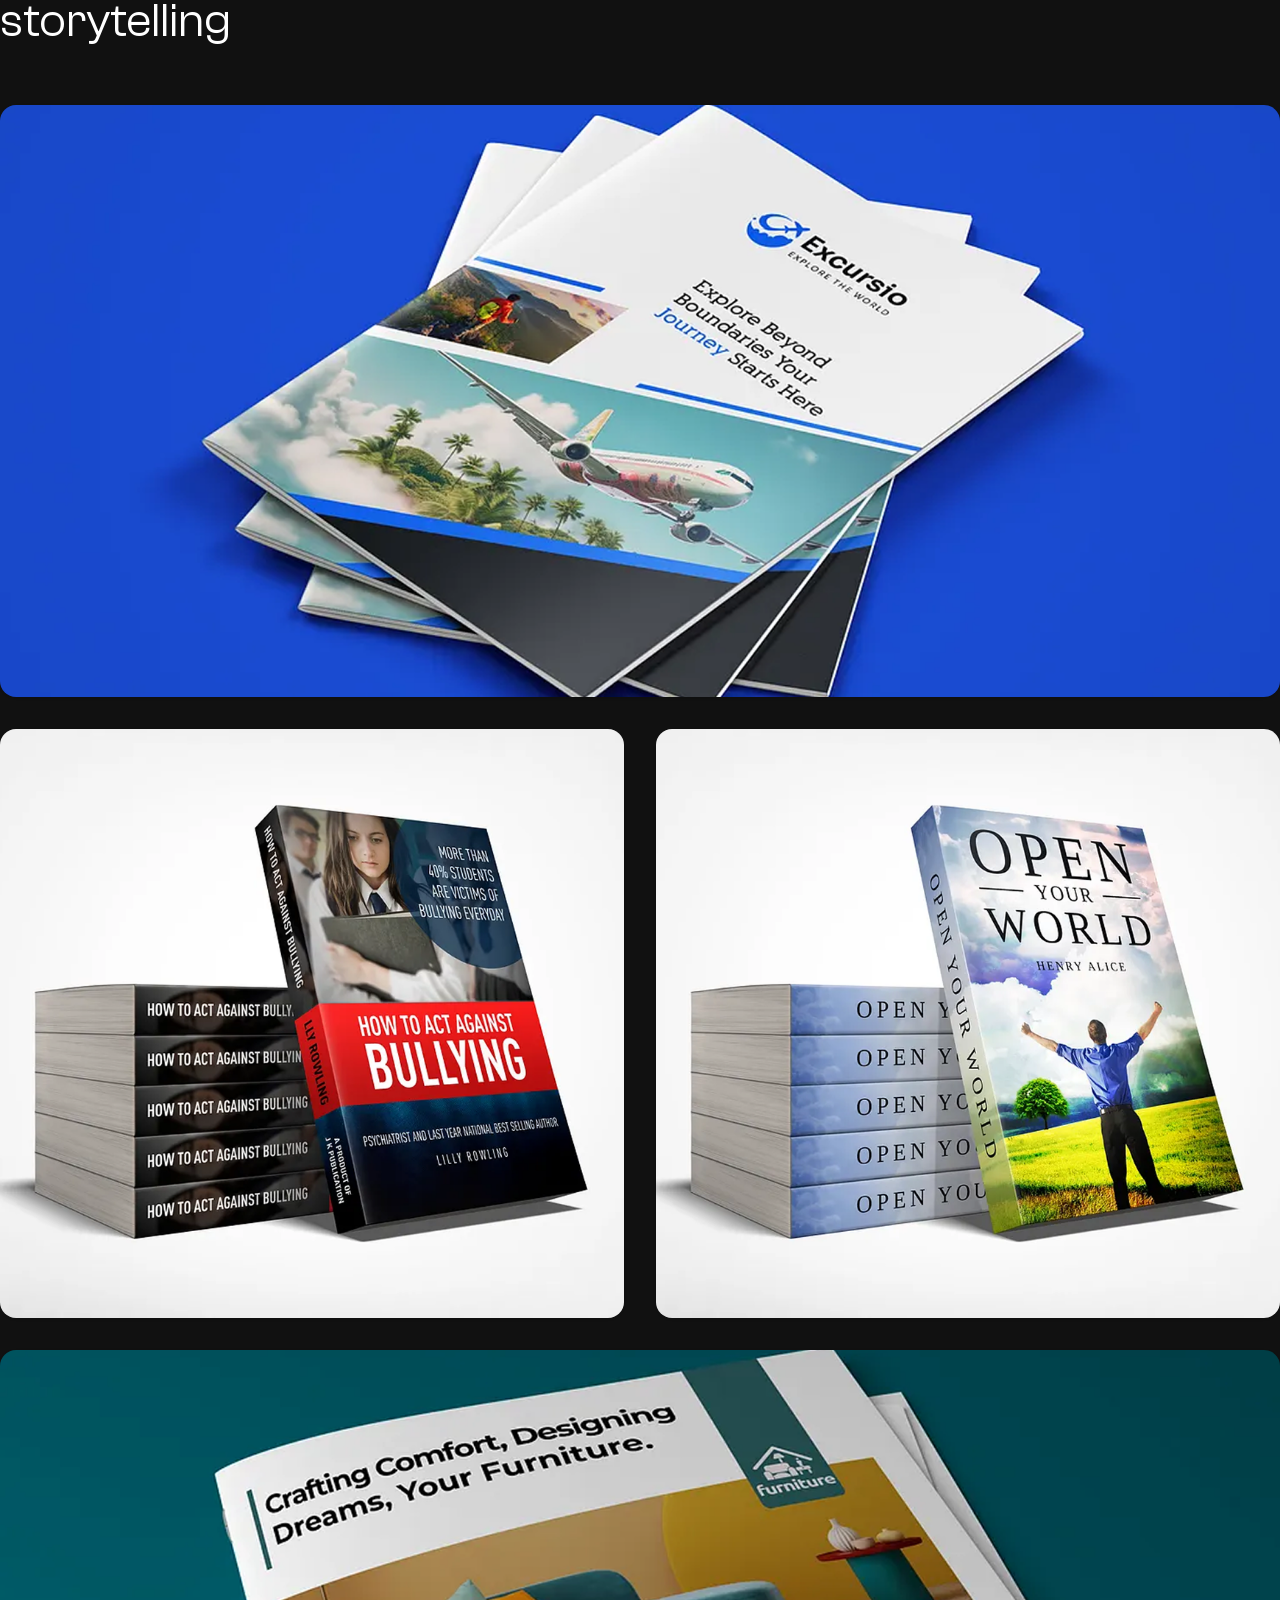
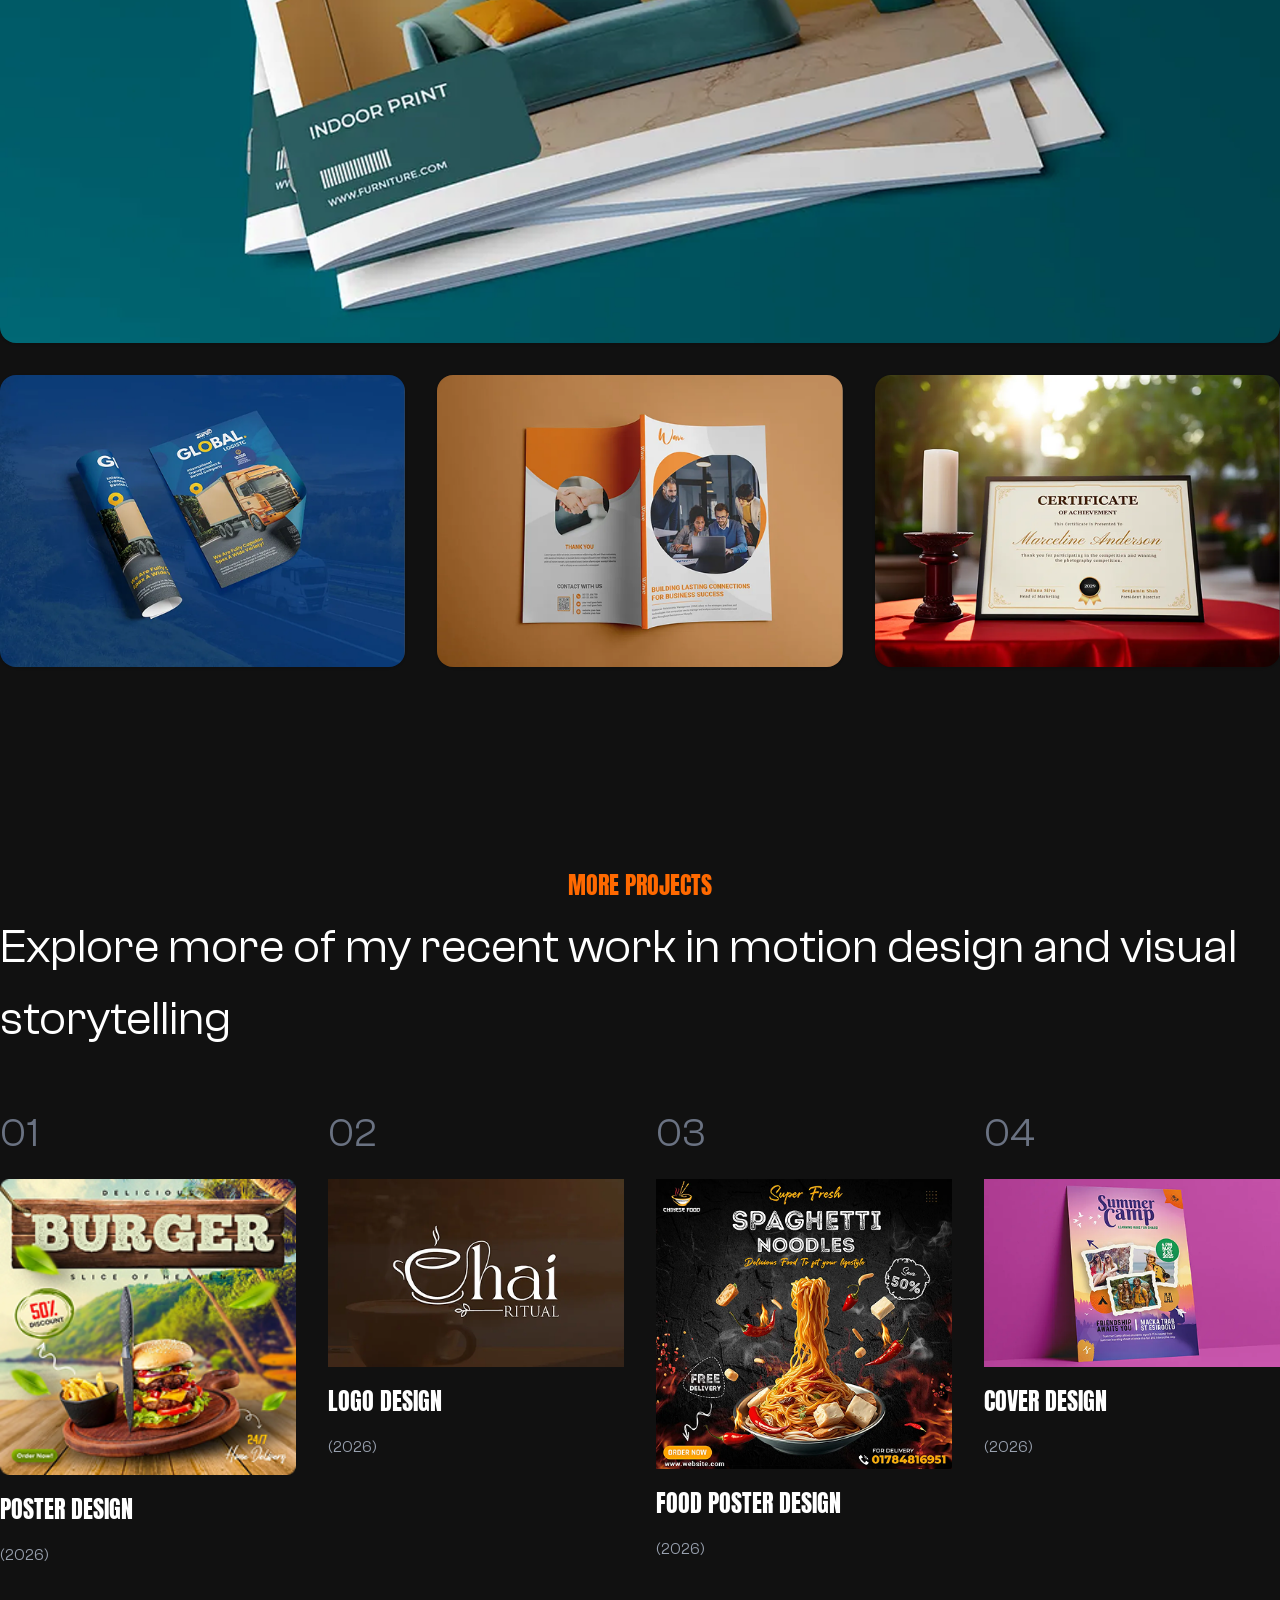
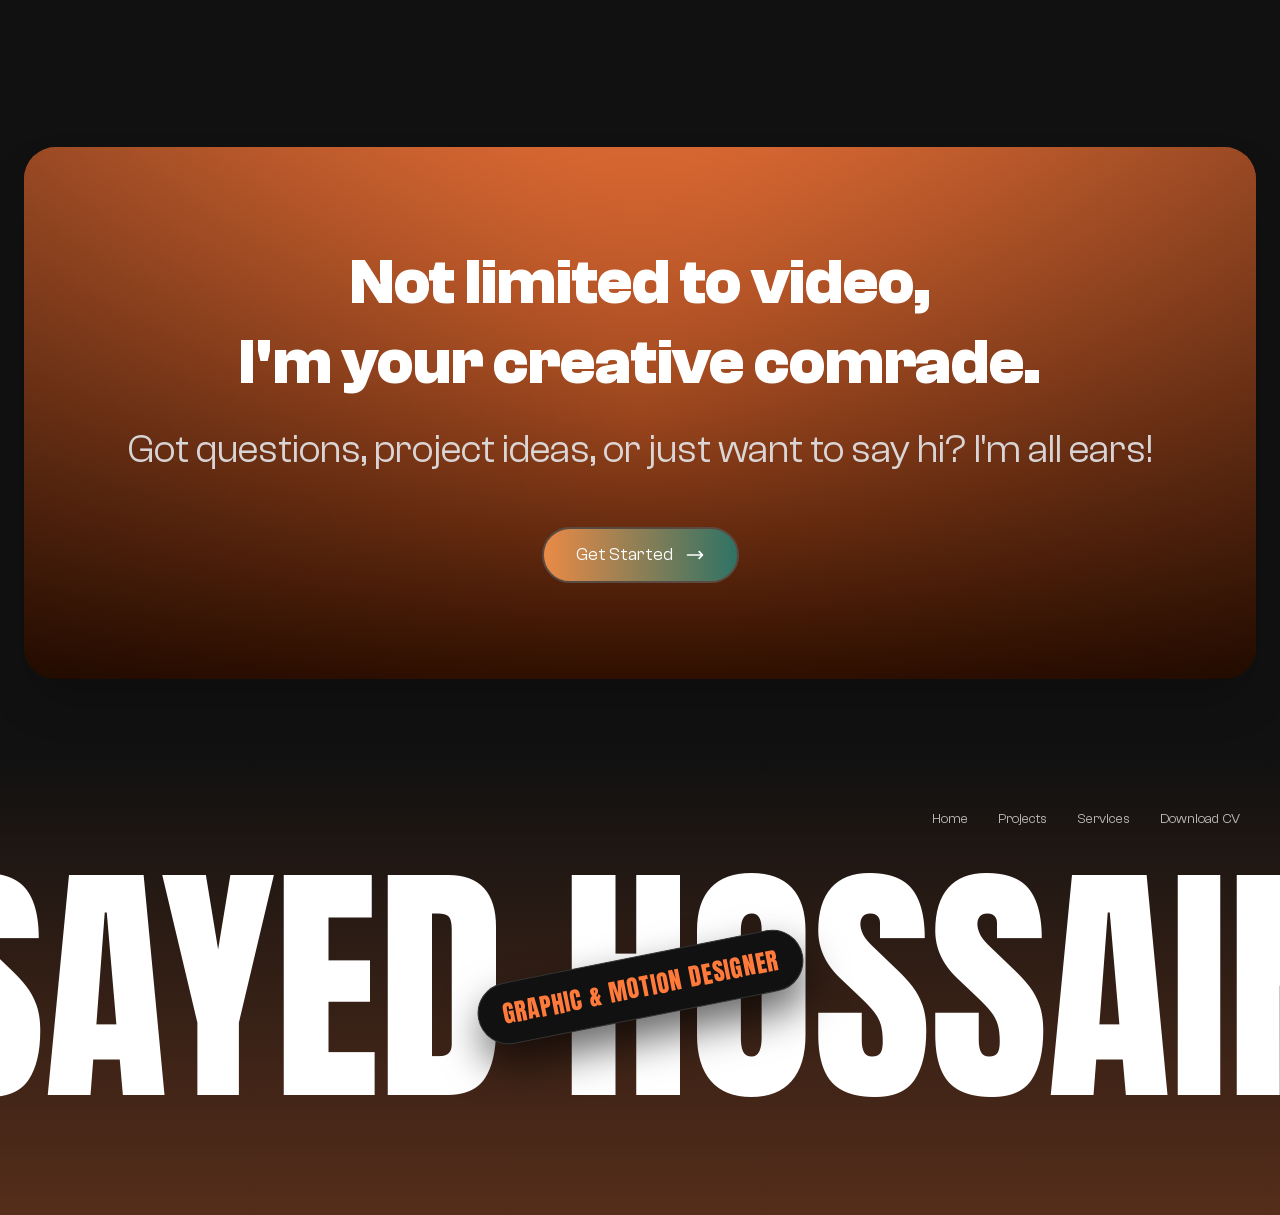
==== commit edd199db: "add some animation, style, and make some section responive" ====
--- a/project-details.html
+++ b/project-details.html
@@ -198,7 +198,7 @@
                         mood board creation. Established visual direction and motion principles.
                     </p>
 
-                    <!-- 🔥 This pushes it to bottom -->
+                    <!-- This pushes it to bottom -->
                     <p class="text-[#FF7A3B] text-sm mt-auto">1 Week</p>
 
                 </div>
@@ -233,7 +233,7 @@
                         structure, and visual transitions for client approval.
                     </p>
 
-                    <!-- 🔥 This pushes it to bottom -->
+                    <!-- This pushes it to bottom -->
                     <p class="text-[#FF7A3B] text-sm mt-auto">1.5 Weeks</p>
 
                 </div>
@@ -256,7 +256,7 @@
                         refinement based on internal reviews and client feedback.
                     </p>
 
-                    <!-- 🔥 This pushes it to bottom -->
+                    <!-- This pushes it to bottom -->
                     <p class="text-[#FF7A3B] text-sm mt-auto">2.5 Weeks</p>
 
                 </div>
@@ -279,34 +279,42 @@
                         all assets including social media cuts and motion templates.
                     </p>
 
-                    <!-- 🔥 This pushes it to bottom -->
+                    <!-- This pushes it to bottom -->
                     <p class="text-[#FF7A3B] text-sm mt-auto">1 Week</p>
 
                 </div>
             </div>
 
-            <div class="grid grid-cols-2 md:grid-cols-3 gap-8">
-                <div class="aspect-[4/3] overflow-hidden">
-                    <img src="assets/images/details-img2.png" class="w-full object-cover" alt="Project Details Image">
-                </div>
-                <div class="aspect-[4/3] overflow-hidden">
-                    <img src="assets/images/details-img3.png" class="w-full object-cover" alt="Project Details Image">
-                </div>
-                <div class="aspect-[4/3] overflow-hidden">
-                    <img src="assets/images/details-img4.png" class="w-full object-cover" alt="Project Details Image">
-                </div>
-            </div>
-        </div>
-    </section>
-
-
-
-
-    <section class="bg-black text-white px-4 md:px-16 py-8 md:py-16">
+            <div
+                class="flex overflow-x-auto scroll-smooth whitespace-nowrap [&::-webkit-scrollbar]:hidden [-ms-overflow-style:none] [scrollbar-width:none] gap-3 md:gap-8 pb-4">
+
+                <div class="aspect-[4/3] w-[45%] md:w-[33.33%] flex-none overflow-hidden rounded-lg">
+                    <img src="assets/images/details-img2.png" class="w-full h-full object-cover"
+                        alt="Project Details Image">
+                </div>
+
+                <div class="aspect-[4/3] w-[45%] md:w-[33.33%] flex-none overflow-hidden rounded-lg">
+                    <img src="assets/images/details-img3.png" class="w-full h-full object-cover"
+                        alt="Project Details Image">
+                </div>
+
+                <div class="aspect-[4/3] w-[45%] md:w-[33.33%] flex-none overflow-hidden rounded-lg">
+                    <img src="assets/images/details-img4.png" class="w-full h-full object-cover"
+                        alt="Project Details Image">
+                </div>
+
+            </div>
+        </div>
+    </section>
+
+
+
+
+    <section class="text-white px-4 md:px-16 py-8 md:py-16">
         <div class="container mx-auto">
             <div class="grid grid-cols-1 md:grid-cols-2 gap-12 mb-8 md:mb-25 items-stretch">
 
-                <div class="flex flex-col h-full">
+                <div class="flex flex-col h-full bg-white/10 p-4 md:p-0 rounded-lg md:bg-transparent">
                     <div class="flex-grow">
                         <h2 class="text-[#FF7A3B] font-anton-sc text-[14px] md:text-[24px] mb-4 uppercase">The Problem
                         </h2>
@@ -333,7 +341,7 @@
                     </div>
                 </div>
 
-                <div class="flex flex-col h-full">
+                <div class="flex flex-col h-full bg-white/10 p-4 md:p-0 rounded-lg md:bg-transparent">
                     <div class="flex-grow">
                         <h2 class="text-[#FF7A3B] font-anton-sc text-[14px] md:text-[24px] mb-4 uppercase">The Solution
                         </h2>
@@ -367,7 +375,7 @@
             </div>
 
             <div class="grid grid-cols-1 lg:grid-cols-3 gap-8 items-center">
-                <div class="lg:col-span-1 p-8">
+                <div class="lg:col-span-1 p-8 rounded-2xl border border-gray-800/50 bg-[#181818]">
                     <p class="text-white/70 text-[16px] md:text-[20px] mb-6">"The attention to detail and storytelling
                         in
                         Sayed's
@@ -476,35 +484,43 @@
 
             <div class="grid grid-cols-1 md:grid-cols-4 gap-4 md:gap-8">
 
-                <div class="space-y-4">
+                <a href="project-details.html" class="space-y-4">
                     <div class="text-gray-500 text-[18px] md:text-[40px] justify-self-end">01</div>
-                    <img src="assets/images/graphic-image3.png" alt="Burger Poster Design"
-                        class="w-full h-auto rounded-lg">
-                    <div class="text-white font-anton-sc text-[24px]">POSTER DESIGN</div>
-                    <div class="text-gray-400 text-[16px]">(2026)</div>
-                </div>
-
-                <div class="space-y-4">
+                    <div class="w-full h-auto rounded-lg">
+                        <img src="assets/images/graphic-image3.png" alt="Burger Poster Design"
+                            class="w-full object-cover">
+                    </div>
+                    <div class="text-white font-anton-sc text-[16px] md:text-[24px]">POSTER DESIGN</div>
+                    <div class="text-gray-400 text-[14px] md:text-[16px]">(2026)</div>
+                </a>
+
+                <a href="project-details.html" class="space-y-4">
                     <div class="text-gray-500 text-[18px] md:text-[40px] justify-self-end">02</div>
-                    <img src="assets/images/work-img1.png" alt="Chai Ritual Logo" class="w-full h-auto rounded-lg">
-                    <div class="text-white font-anton-sc text-[24px]">LOGO DESIGN</div>
-                    <div class="text-gray-400 text-[16px]">(2026)</div>
-                </div>
-
-                <div class="space-y-4">
+                    <div class="w-full h-auto rounded-lg">
+                        <img src="assets/images/work-img1.png" alt="Chai Ritual Logo" class="w-full object-cover">
+                    </div>
+                    <div class="text-white font-anton-sc text-[16px] md:text-[24px]">LOGO DESIGN</div>
+                    <div class="text-gray-400 text-[14px] md:text-[16px]">(2026)</div>
+                </a>
+
+                <a href="project-details.html" class="space-y-4">
                     <div class="text-gray-500 text-[18px] md:text-[40px] justify-self-end">03</div>
-                    <img src="assets/images/work-img2.png" alt="Spaghetti Poster Design"
-                        class="w-full h-auto rounded-lg">
-                    <div class="text-white font-anton-sc text-[24px]">FOOD POSTER DESIGN</div>
-                    <div class="text-gray-400 text-[16px]">(2026)</div>
-                </div>
-
-                <div class="space-y-4">
+                    <div class="w-full h-auto rounded-lg">
+                        <img src="assets/images/work-img2.png" alt="Spaghetti Poster Design"
+                            class="w-full object-cover">
+                    </div>
+                    <div class="text-white font-anton-sc text-[16px] md:text-[24px]">FOOD POSTER DESIGN</div>
+                    <div class="text-gray-400 text-[14px] md:text-[16px]">(2026)</div>
+                </a>
+
+                <a href="project-details.html" class="space-y-4">
                     <div class="text-gray-500 text-[18px] md:text-[40px] justify-self-end">04</div>
-                    <img src="assets/images/work-img3.png" alt="Cover Design" class="w-full h-auto rounded-lg">
-                    <div class="text-white font-anton-sc text-[24px]">COVER DESIGN</div>
-                    <div class="text-gray-400 text-[16px]">(2026)</div>
-                </div>
+                    <div class="w-full h-auto rounded-lg">
+                        <img src="assets/images/work-img3.png" alt="Cover Design" class="w-full object-cover">
+                    </div>
+                    <div class="text-white font-anton-sc text-[16px] md:text-[24px]">COVER DESIGN</div>
+                    <div class="text-gray-400 text-[14px] md:text-[16px]">(2026)</div>
+                </a>
 
             </div>
         </div>
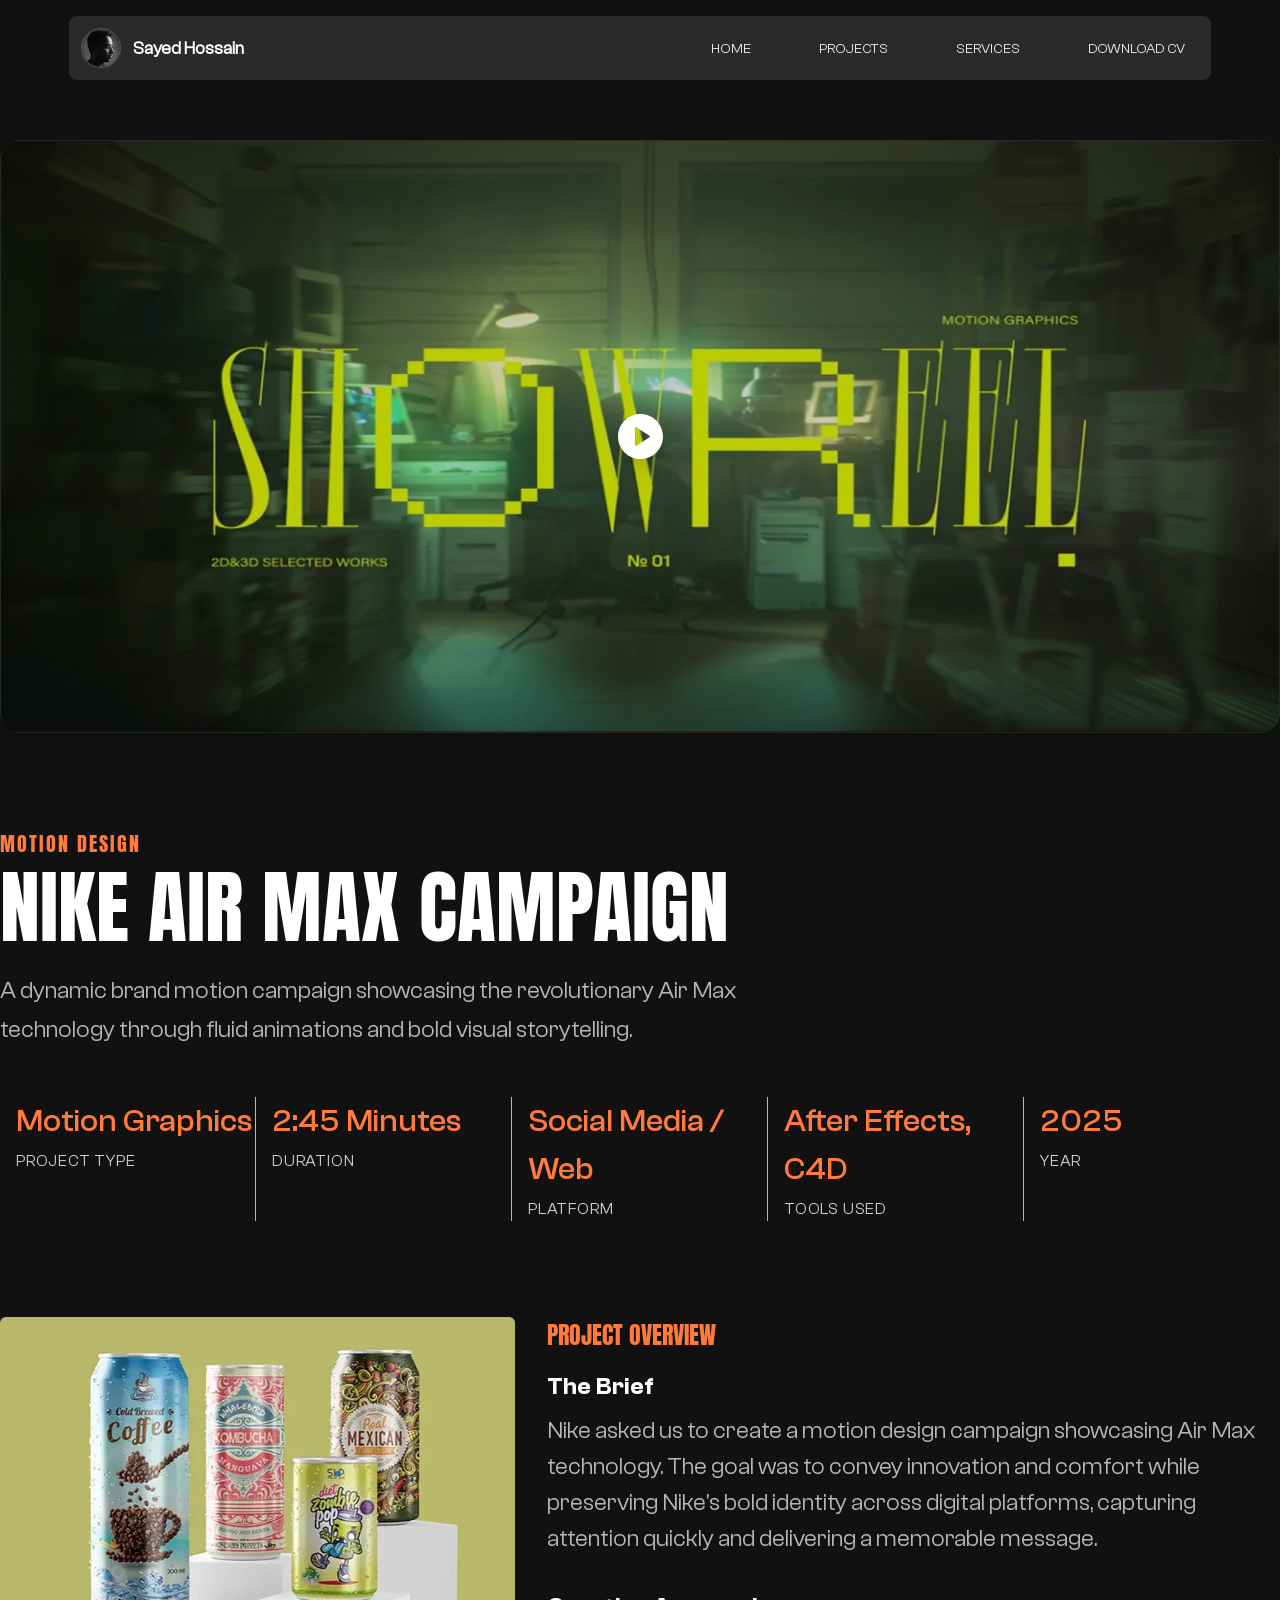
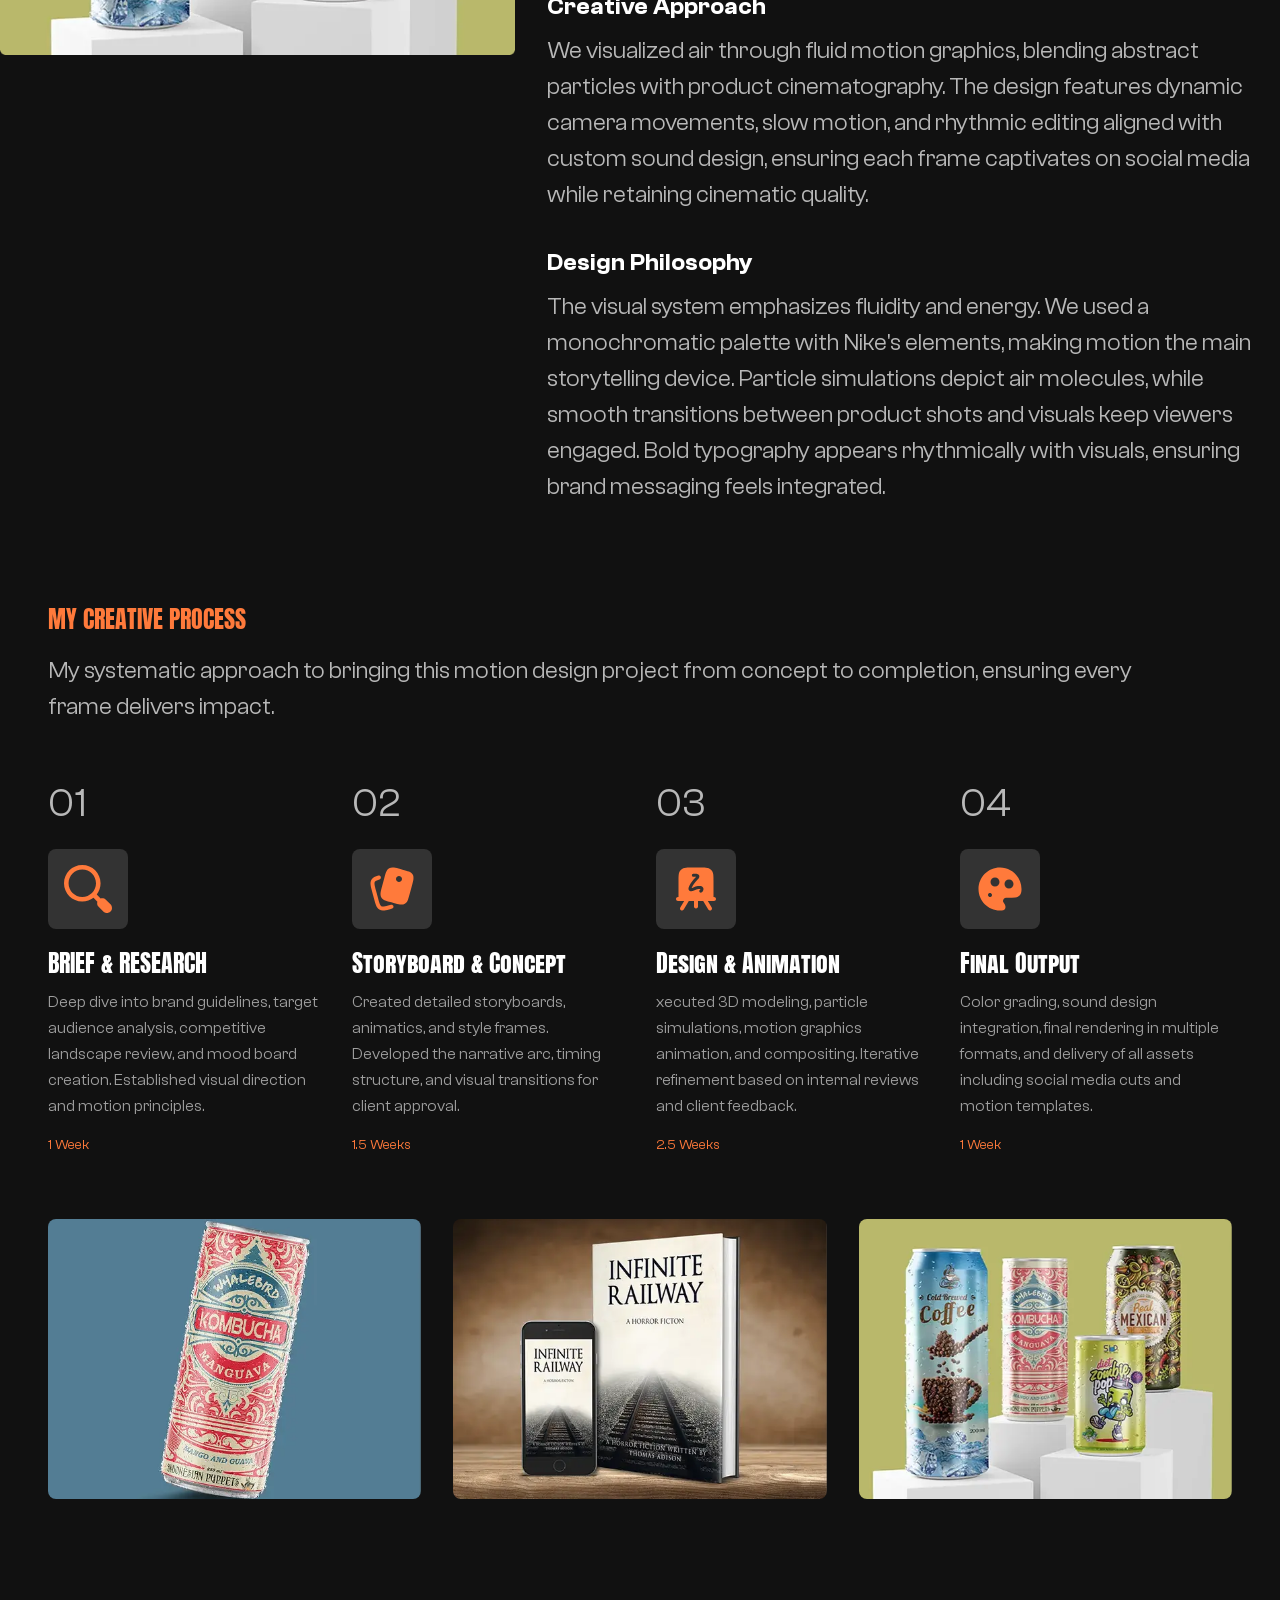
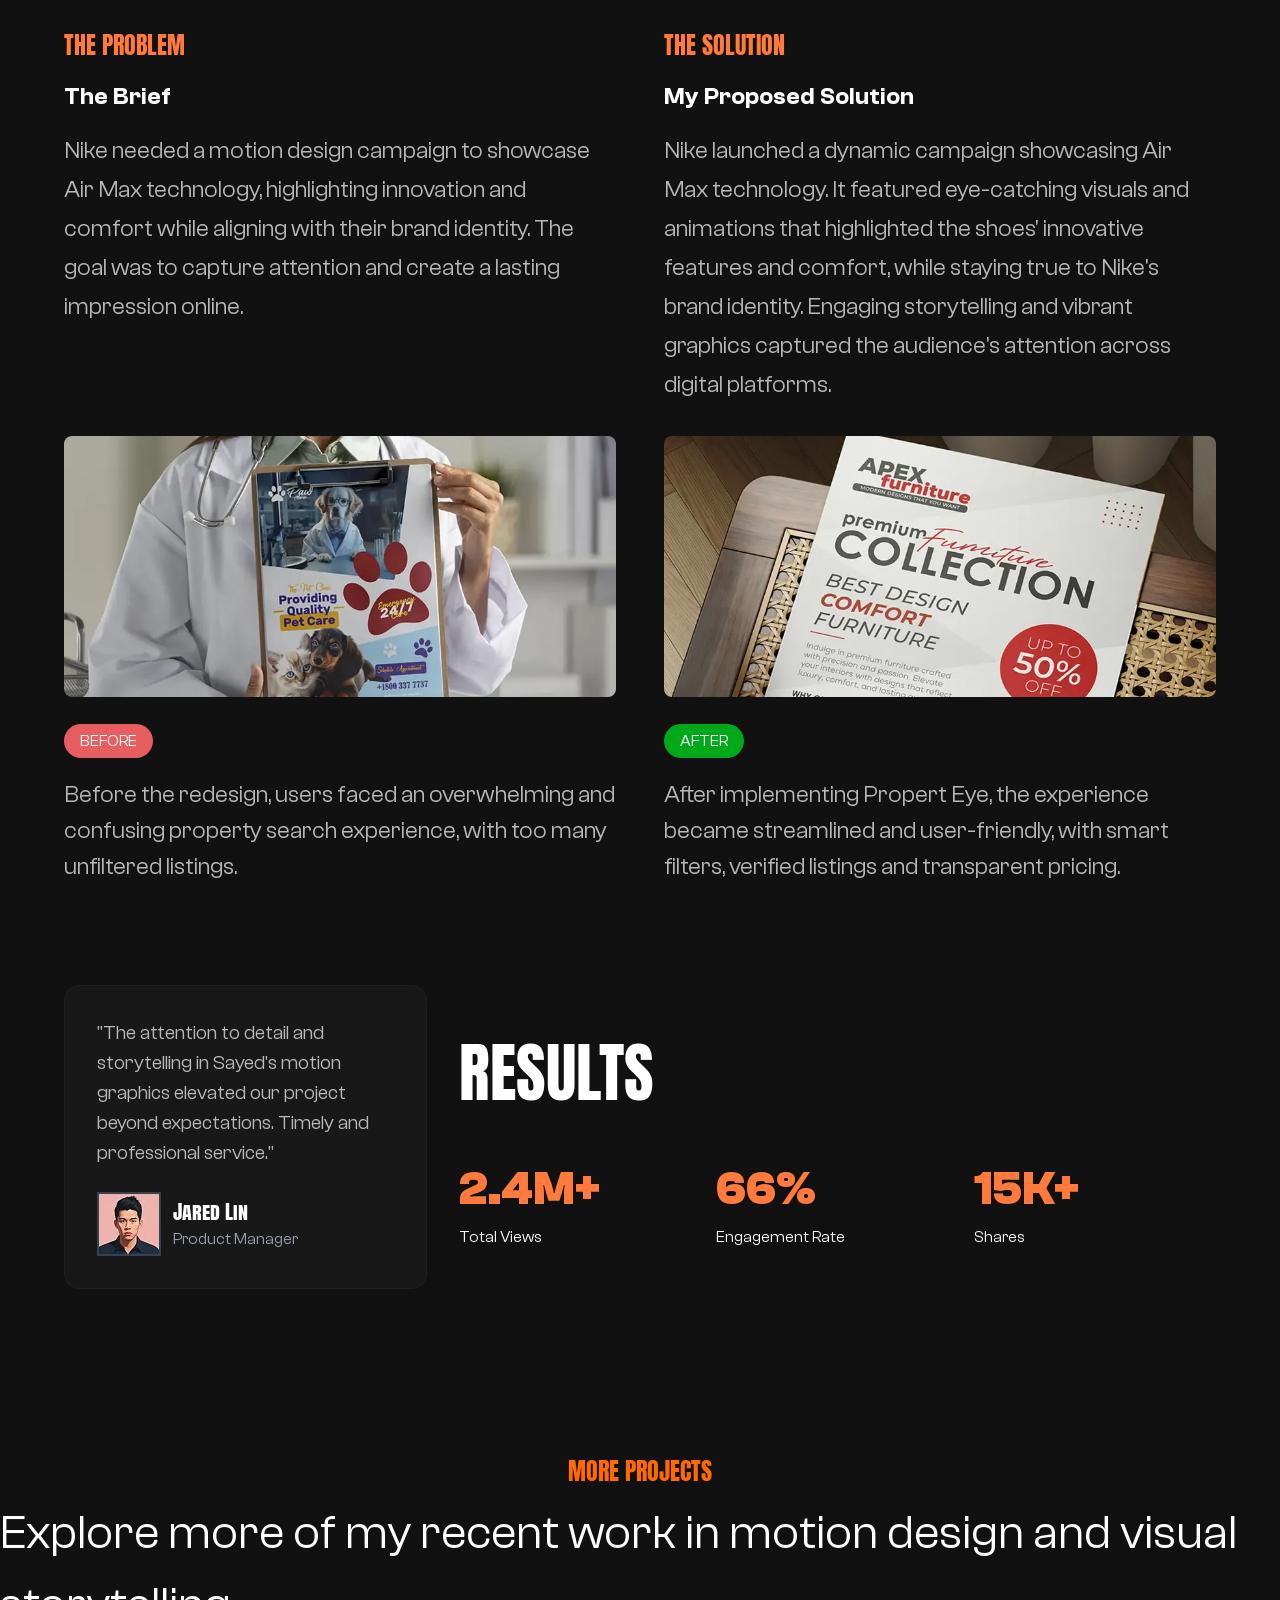
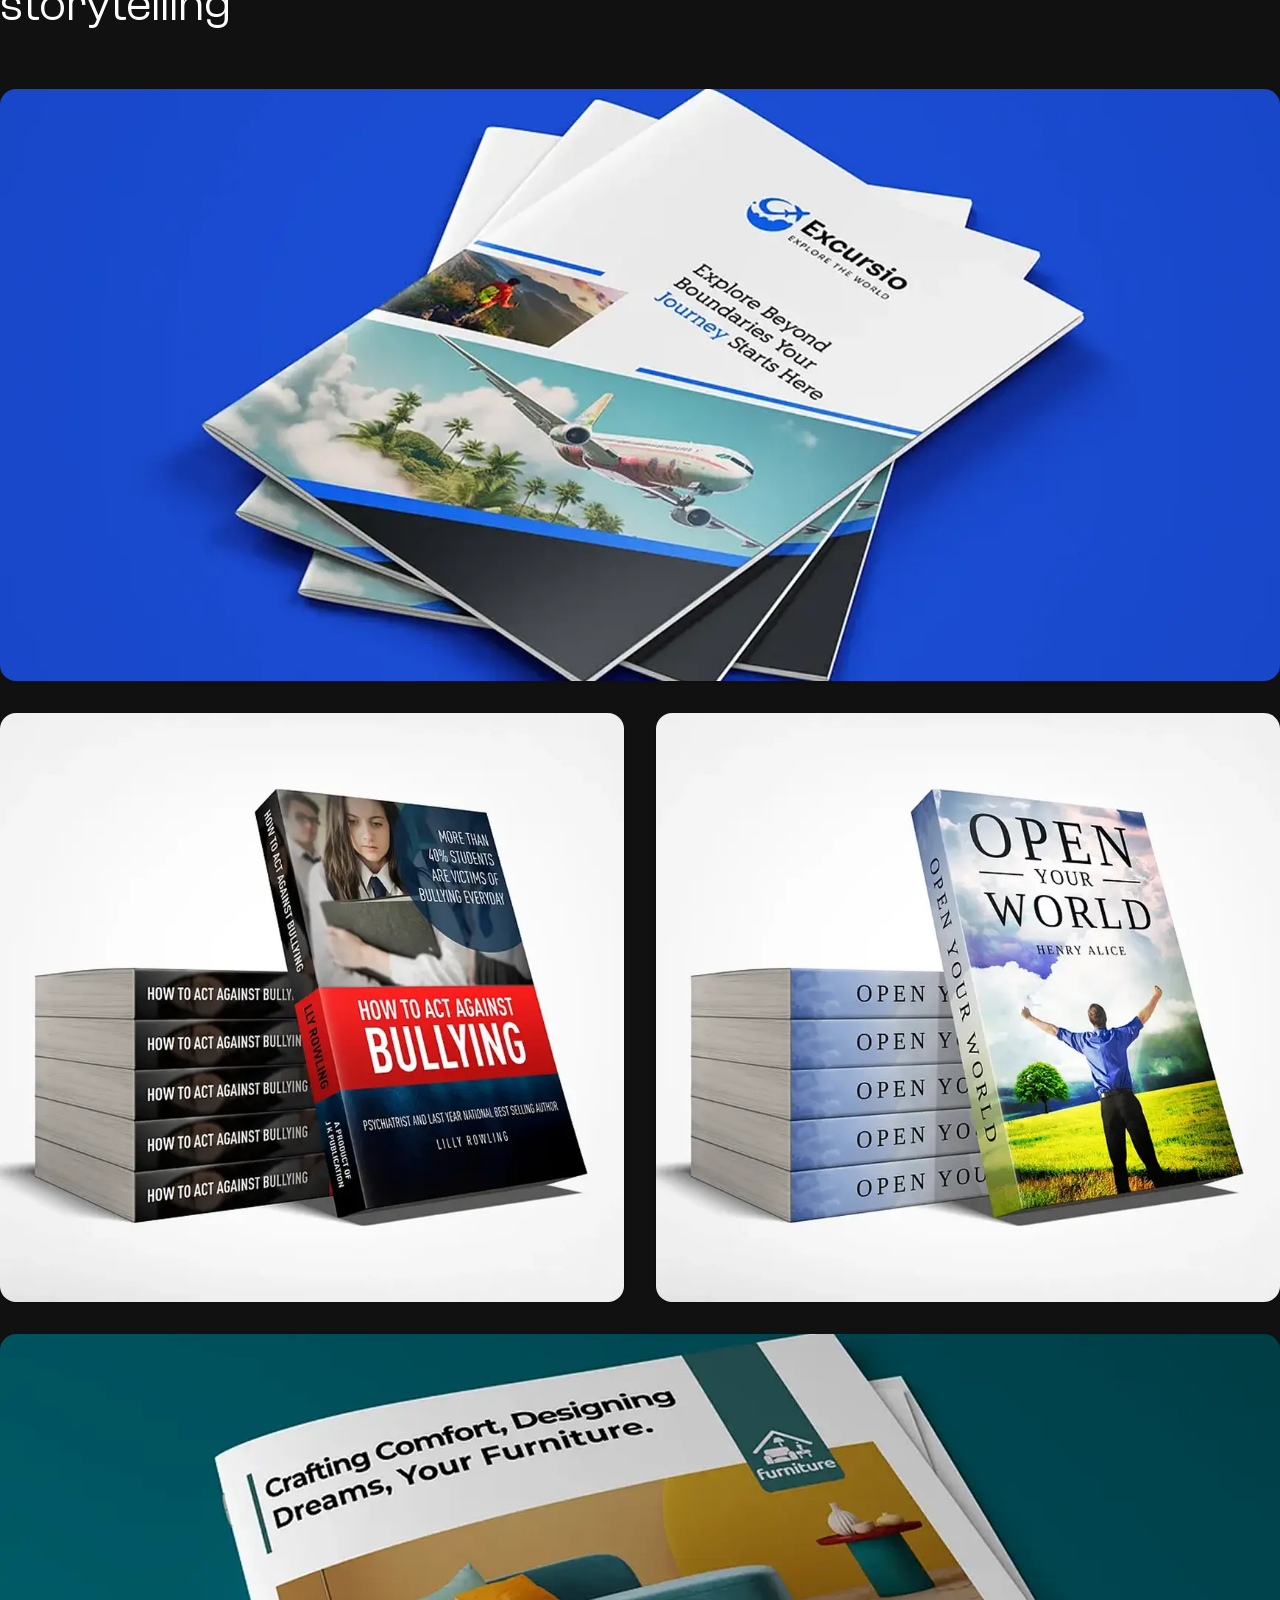
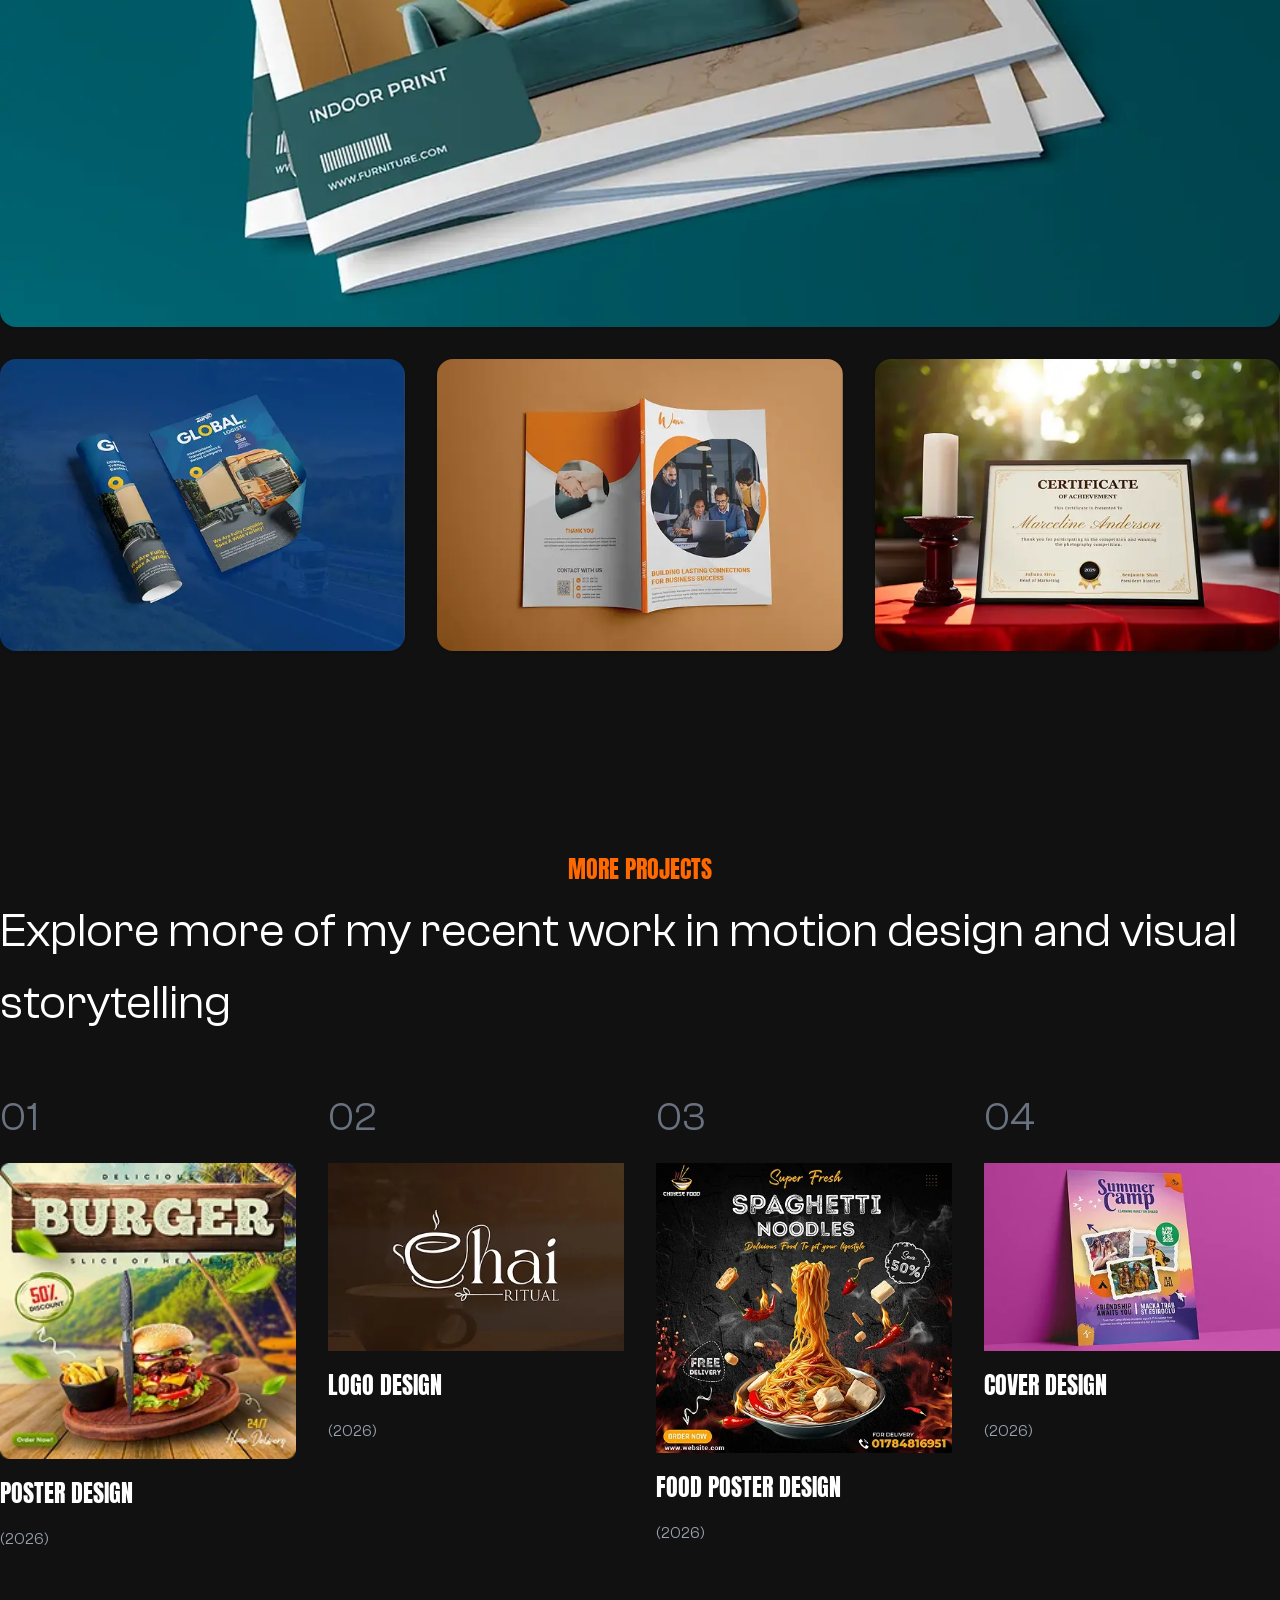
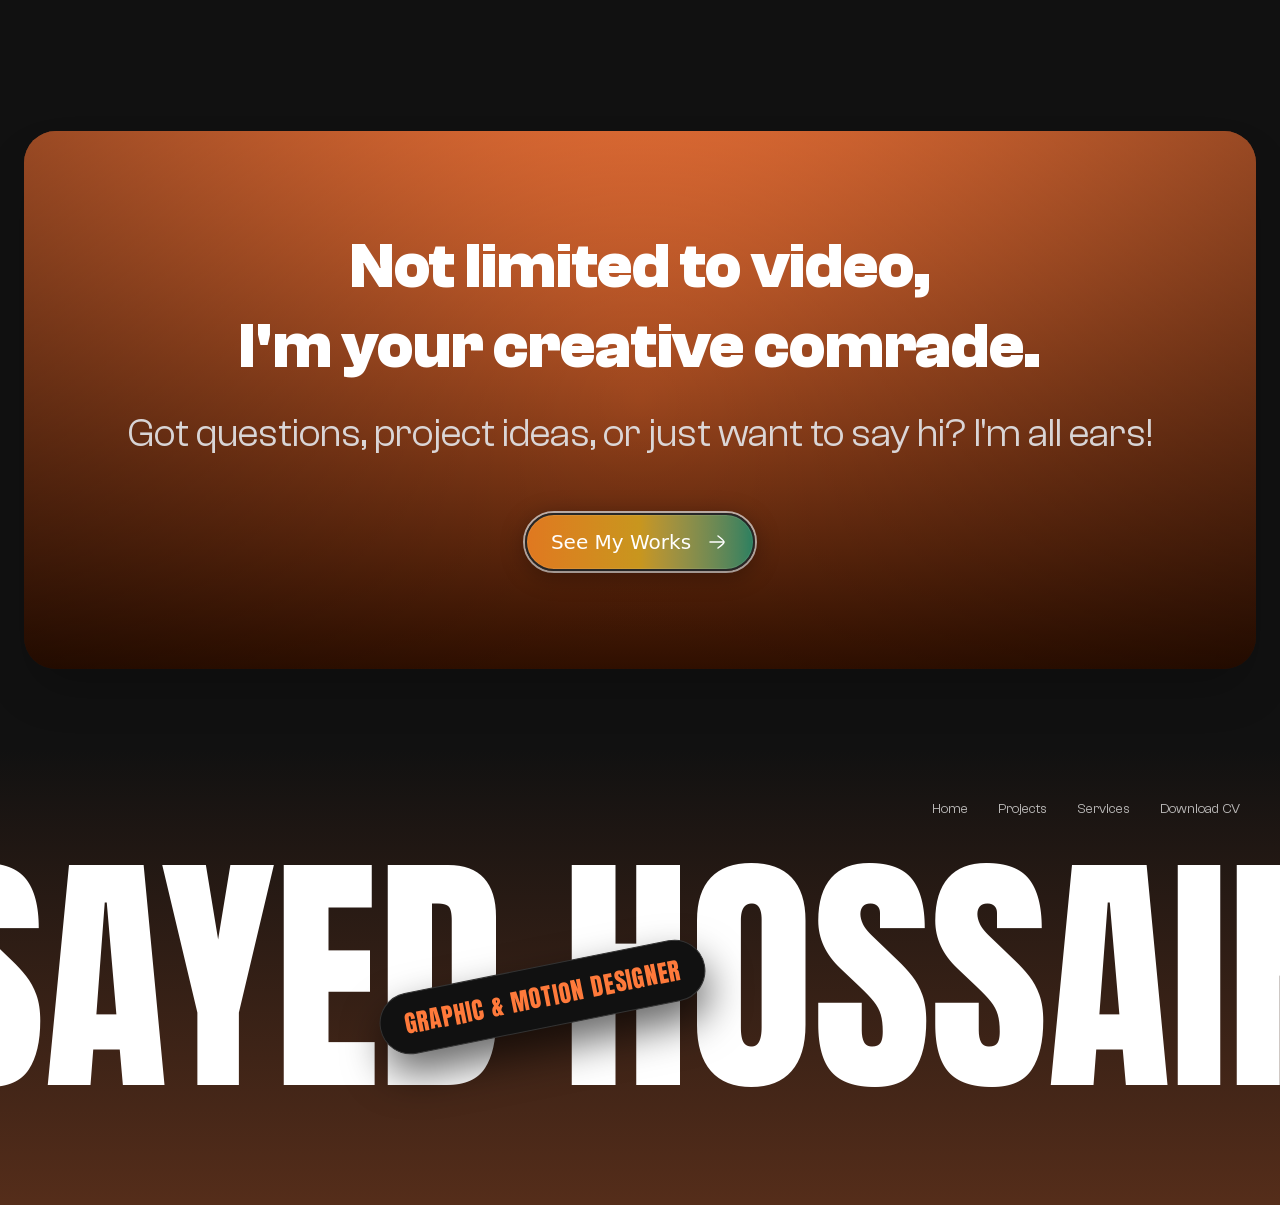
==== commit e5bbe56b: "add button animation and fix some styles" ====
--- a/project-details.html
+++ b/project-details.html
@@ -43,7 +43,7 @@
     <div id="mobile-menu" class="mobile-menu hidden">
         <a href="index.html" class="mobile-link border-bottom">Home</a>
         <a href="projects.html" class="mobile-link border-bottom">Projects</a>
-        <a href="#" class="mobile-link">Services</a>
+        <a href="#" class="mobile-link border-bottom">Services</a>
         <a href="#" class="mobile-link">Download CV</a>
     </div>
 
@@ -53,7 +53,7 @@
         <div class="container mx-auto">
             <div class="justify-center mx-auto mb-12 overflow-hidden rounded-[20px] shadow-sm relative group md:p-0"
                 id="video-container">
-                <img src="assets/images/video-thumb.png" alt="Featured Project" class="w-full h-auto block"
+                <img src="assets/images/video-thumb.webp" alt="Featured Project" class="w-full h-auto block"
                     id="video-thumbnail">
 
                 <button onclick="playVideo()"
@@ -125,7 +125,7 @@
             <div class="grid grid-cols-1 md:grid-cols-12 gap-8 items-start">
                 <div class="col-span-1 md:col-span-5">
                     <div class="w-full h-full overflow-hidden">
-                        <img src="assets/images/details-img1.png" alt="Project Showcase" class="w-full object-cover">
+                        <img src="assets/images/details-img1.webp" alt="Project Showcase" class="w-full object-cover">
                     </div>
                 </div>
 
@@ -286,21 +286,18 @@
             </div>
 
             <div
-                class="flex overflow-x-auto scroll-smooth whitespace-nowrap [&::-webkit-scrollbar]:hidden [-ms-overflow-style:none] [scrollbar-width:none] gap-3 md:gap-8 pb-4">
-
-                <div class="aspect-[4/3] w-[45%] md:w-[33.33%] flex-none overflow-hidden rounded-lg">
-                    <img src="assets/images/details-img2.png" class="w-full h-full object-cover"
-                        alt="Project Details Image">
-                </div>
-
-                <div class="aspect-[4/3] w-[45%] md:w-[33.33%] flex-none overflow-hidden rounded-lg">
-                    <img src="assets/images/details-img3.png" class="w-full h-full object-cover"
-                        alt="Project Details Image">
-                </div>
-
-                <div class="aspect-[4/3] w-[45%] md:w-[33.33%] flex-none overflow-hidden rounded-lg">
-                    <img src="assets/images/details-img4.png" class="w-full h-full object-cover"
-                        alt="Project Details Image">
+                class="flex flex-nowrap overflow-x-auto whitespace-nowrap [&::-webkit-scrollbar]:hidden [-ms-overflow-style:none] [scrollbar-width:none] gap-3 pb-4 scroll-smooth md:grid md:grid-cols-3 md:gap-8 md:overflow-visible">
+
+                <div class="aspect-[4/3] w-[45%] md:w-full flex-none rounded-lg overflow-hidden">
+                    <img src="assets/images/details-img2.webp" class="w-full h-full object-cover">
+                </div>
+
+                <div class="aspect-[4/3] w-[45%] md:w-full flex-none rounded-lg overflow-hidden">
+                    <img src="assets/images/details-img3.webp" class="w-full h-full object-cover">
+                </div>
+
+                <div class="aspect-[4/3] w-[45%] md:w-full flex-none rounded-lg overflow-hidden">
+                    <img src="assets/images/details-img4.webp" class="w-full h-full object-cover">
                 </div>
 
             </div>
@@ -330,7 +327,7 @@
                     </div>
 
                     <div class="mt-auto">
-                        <img src="assets/images/details-problem-img.png" alt="Before"
+                        <img src="assets/images/details-problem-img.webp" alt="Before"
                             class="w-full h-auto rounded-lg mb-8">
                         <span class="max-w-[90px] bg-[#E65E60] text-white px-4 py-2 rounded-full text-[16px] uppercase">
                             Before
@@ -360,7 +357,7 @@
                     </div>
 
                     <div class="mt-auto">
-                        <img src="assets/images/details-solution-img.png" alt="After"
+                        <img src="assets/images/details-solution-img.webp" alt="After"
                             class="w-full h-auto rounded-lg mb-8">
                         <span
                             class="max-w-[90px] bg-[#00A919] text-white text-center px-4 py-2 rounded-full text-[16px] uppercase">
@@ -383,7 +380,7 @@
                         graphics elevated our project beyond expectations. Timely and professional service."</p>
                     <div class="flex items-center gap-3">
                         <div class="max-w-[64px]">
-                            <img src="assets/images/product-man.png" alt="Product Manager" class="w-full object-cover">
+                            <img src="assets/images/product-man.webp" alt="Product Manager" class="w-full object-cover">
                         </div>
                         <div>
                             <p class="font-anton-sc text-[#FFF] text-[20px]">Jared Lin</p>
@@ -435,36 +432,36 @@
             <div class="grid grid-cols-12 gap-4 md:gap-8">
 
                 <div class="col-span-12 rounded-[16px] overflow-hidden shadow-sm">
-                    <img src="assets/images/details-showcase1.png" alt="Marketing Brochure Mockup"
+                    <img src="assets/images/details-showcase1.webp" alt="Marketing Brochure Mockup"
                         class="w-full object-cover" />
                 </div>
 
                 <div class="col-span-6 rounded-[16px] overflow-hidden shadow-sm">
-                    <img src="assets/images/details-showcase2.png" alt="Interior Page View"
+                    <img src="assets/images/details-showcase2.webp" alt="Interior Page View"
                         class="w-full object-cover" />
                 </div>
 
                 <div class="col-span-6 rounded-[16px] overflow-hidden shadow-sm">
-                    <img src="assets/images/details-showcase3.png" alt="Content Layout View"
+                    <img src="assets/images/details-showcase3.webp" alt="Content Layout View"
                         class="w-full object-cover" />
                 </div>
 
                 <div class="col-span-12 rounded-[16px] overflow-hidden shadow-sm">
-                    <img src="assets/images/details-showcase4.png" alt="Interior Page View"
+                    <img src="assets/images/details-showcase4.webp" alt="Interior Page View"
                         class="w-full object-cover" />
                 </div>
 
                 <div class="col-span-6 md:col-span-4 rounded-[16px] overflow-hidden shadow-sm">
-                    <img src="assets/images/details-showcase5.png" alt="Content Layout View"
+                    <img src="assets/images/details-showcase5.webp" alt="Content Layout View"
                         class="w-full object-cover" />
                 </div>
 
                 <div class="col-span-6 md:col-span-4 rounded-[16px] overflow-hidden shadow-sm">
-                    <img src="assets/images/details-showcase7.png" alt="Marketing Brochure Mockup"
+                    <img src="assets/images/details-showcase7.webp" alt="Marketing Brochure Mockup"
                         class="w-full object-cover" />
                 </div>
                 <div class="col-span-12 md:col-span-4 rounded-[16px] overflow-hidden shadow-sm">
-                    <img src="assets/images/details-showcase6.png" alt="Marketing Brochure Mockup"
+                    <img src="assets/images/details-showcase6.webp" alt="Marketing Brochure Mockup"
                         class="w-full object-cover" />
                 </div>
 
@@ -487,7 +484,7 @@
                 <a href="project-details.html" class="space-y-4">
                     <div class="text-gray-500 text-[18px] md:text-[40px] justify-self-end">01</div>
                     <div class="w-full h-auto rounded-lg">
-                        <img src="assets/images/graphic-image3.png" alt="Burger Poster Design"
+                        <img src="assets/images/graphic-image3.webp" alt="Burger Poster Design"
                             class="w-full object-cover">
                     </div>
                     <div class="text-white font-anton-sc text-[16px] md:text-[24px]">POSTER DESIGN</div>
@@ -497,7 +494,7 @@
                 <a href="project-details.html" class="space-y-4">
                     <div class="text-gray-500 text-[18px] md:text-[40px] justify-self-end">02</div>
                     <div class="w-full h-auto rounded-lg">
-                        <img src="assets/images/work-img1.png" alt="Chai Ritual Logo" class="w-full object-cover">
+                        <img src="assets/images/work-img1.webp" alt="Chai Ritual Logo" class="w-full object-cover">
                     </div>
                     <div class="text-white font-anton-sc text-[16px] md:text-[24px]">LOGO DESIGN</div>
                     <div class="text-gray-400 text-[14px] md:text-[16px]">(2026)</div>
@@ -506,7 +503,7 @@
                 <a href="project-details.html" class="space-y-4">
                     <div class="text-gray-500 text-[18px] md:text-[40px] justify-self-end">03</div>
                     <div class="w-full h-auto rounded-lg">
-                        <img src="assets/images/work-img2.png" alt="Spaghetti Poster Design"
+                        <img src="assets/images/work-img2.webp" alt="Spaghetti Poster Design"
                             class="w-full object-cover">
                     </div>
                     <div class="text-white font-anton-sc text-[16px] md:text-[24px]">FOOD POSTER DESIGN</div>
@@ -516,7 +513,7 @@
                 <a href="project-details.html" class="space-y-4">
                     <div class="text-gray-500 text-[18px] md:text-[40px] justify-self-end">04</div>
                     <div class="w-full h-auto rounded-lg">
-                        <img src="assets/images/work-img3.png" alt="Cover Design" class="w-full object-cover">
+                        <img src="assets/images/work-img3.webp" alt="Cover Design" class="w-full object-cover">
                     </div>
                     <div class="text-white font-anton-sc text-[16px] md:text-[24px]">COVER DESIGN</div>
                     <div class="text-gray-400 text-[14px] md:text-[16px]">(2026)</div>
@@ -545,15 +542,14 @@
                         Got questions, project ideas, or just want to say hi? I'm all ears!
                     </p>
 
-                    <button
-                        class="group cursor-pointer flex justify-center items-center gap-3 px-8 py-3 rounded-full text-white text-lg font-medium transition-all duration-300 hover:scale-105 hover:brightness-110 active:scale-95 bg-[linear-gradient(90deg,#ea8a46_0%,#2f7365_100%)] border-2 border-[#5a4b42] mx-auto">
-                        Get Started
-                        <svg class="w-5 h-5 transition-transform duration-300 group-hover:translate-x-1" fill="none"
-                            stroke="currentColor" viewBox="0 0 24 24">
-                            <path stroke-linecap="round" stroke-linejoin="round" stroke-width="2"
-                                d="M17 8l4 4m0 0l-4 4m4-4H3"></path>
-                        </svg>
-                    </button>
+                    <a href="#" class="border-2 border-[rgba(255,255,255,0.7)] rounded-full">
+                        <span
+                            class="px-6 py-3 rounded-full bg-gradient-to-r from-[#e07820] via-[#c8961e] to-[#2a8060] border-2 border-[#272727] text-white text-[1.25rem] font-medium font-sans inline-flex items-center gap-[14px] shadow-[inset_0_0_0_1px_rgba(255,255,255,0.08),0_4px_24px_rgba(0,0,0,0.35)] cursor-pointer">
+                            See My Works <span class="font-light">
+                                <img src="assets/images/arrow-icon.svg" alt="Arrow Right">
+                            </span>
+                        </span>
+                    </a>
                 </div>
 
                 <div
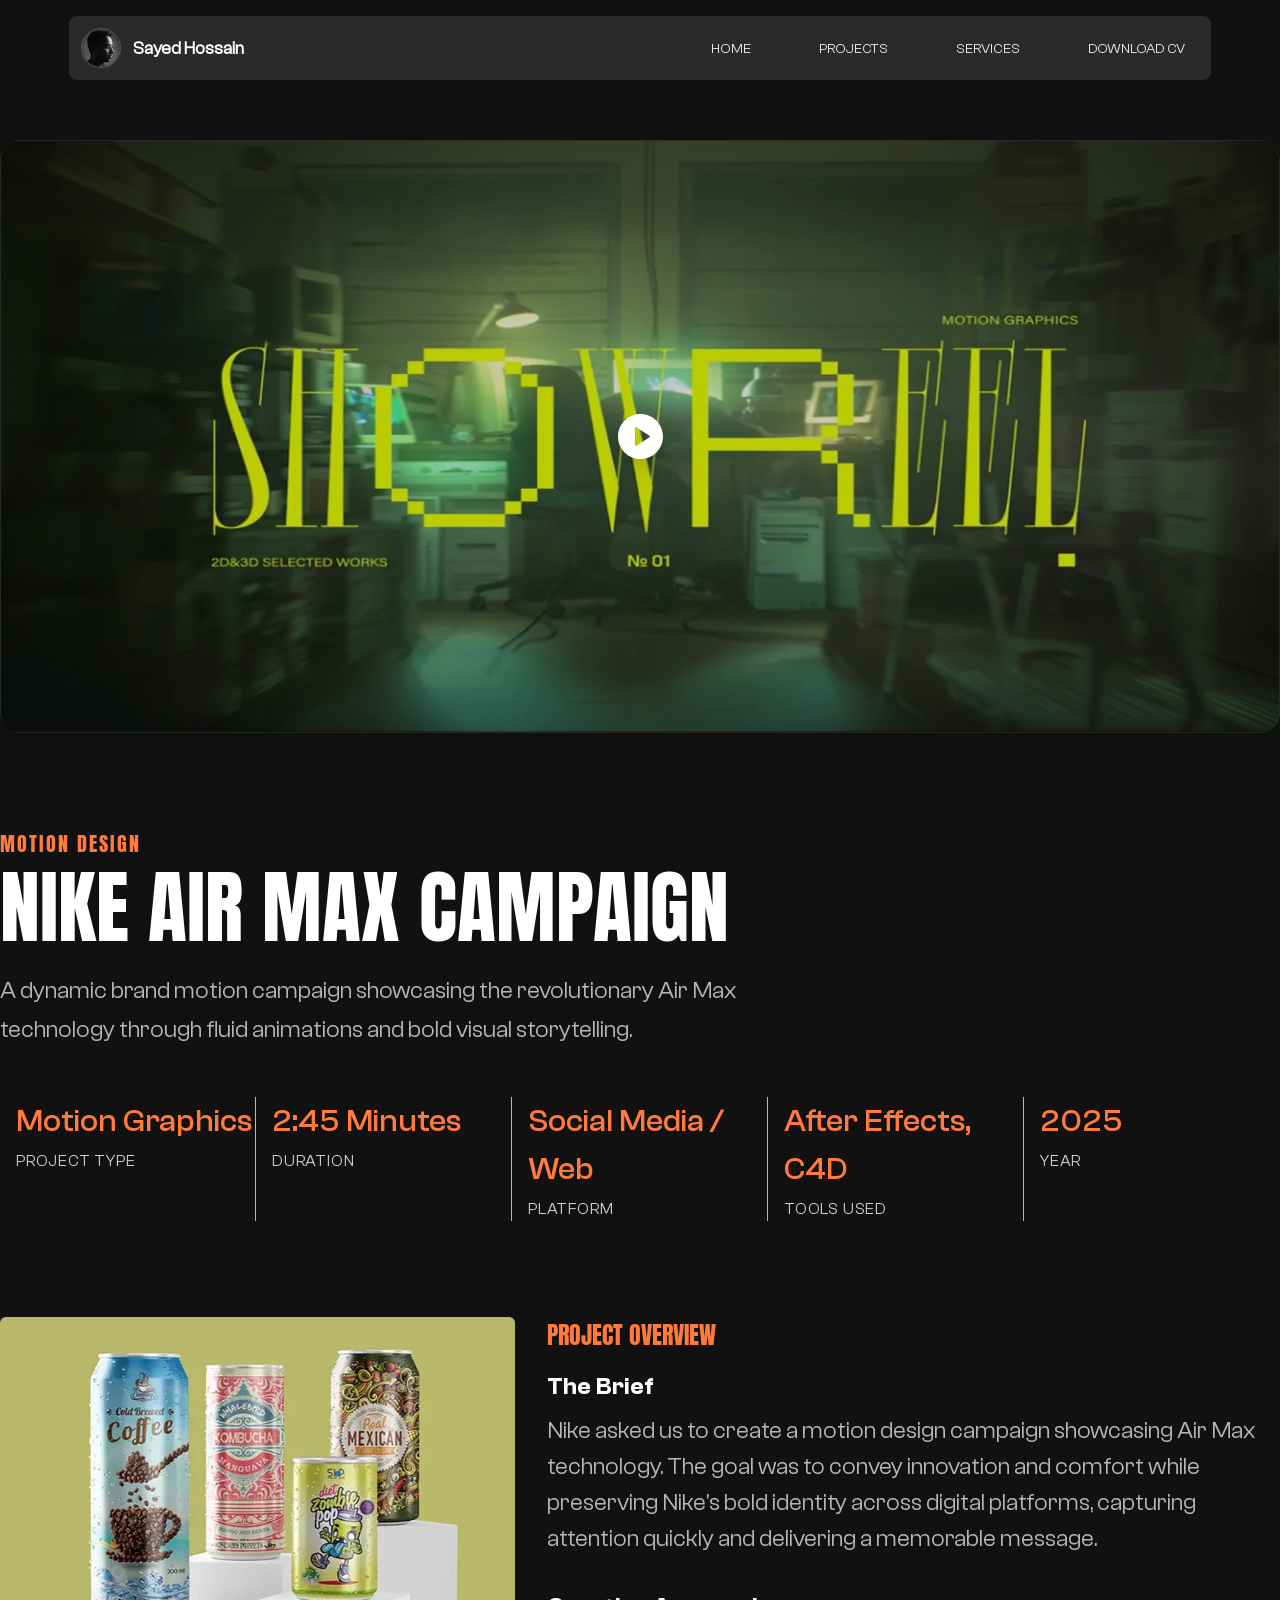
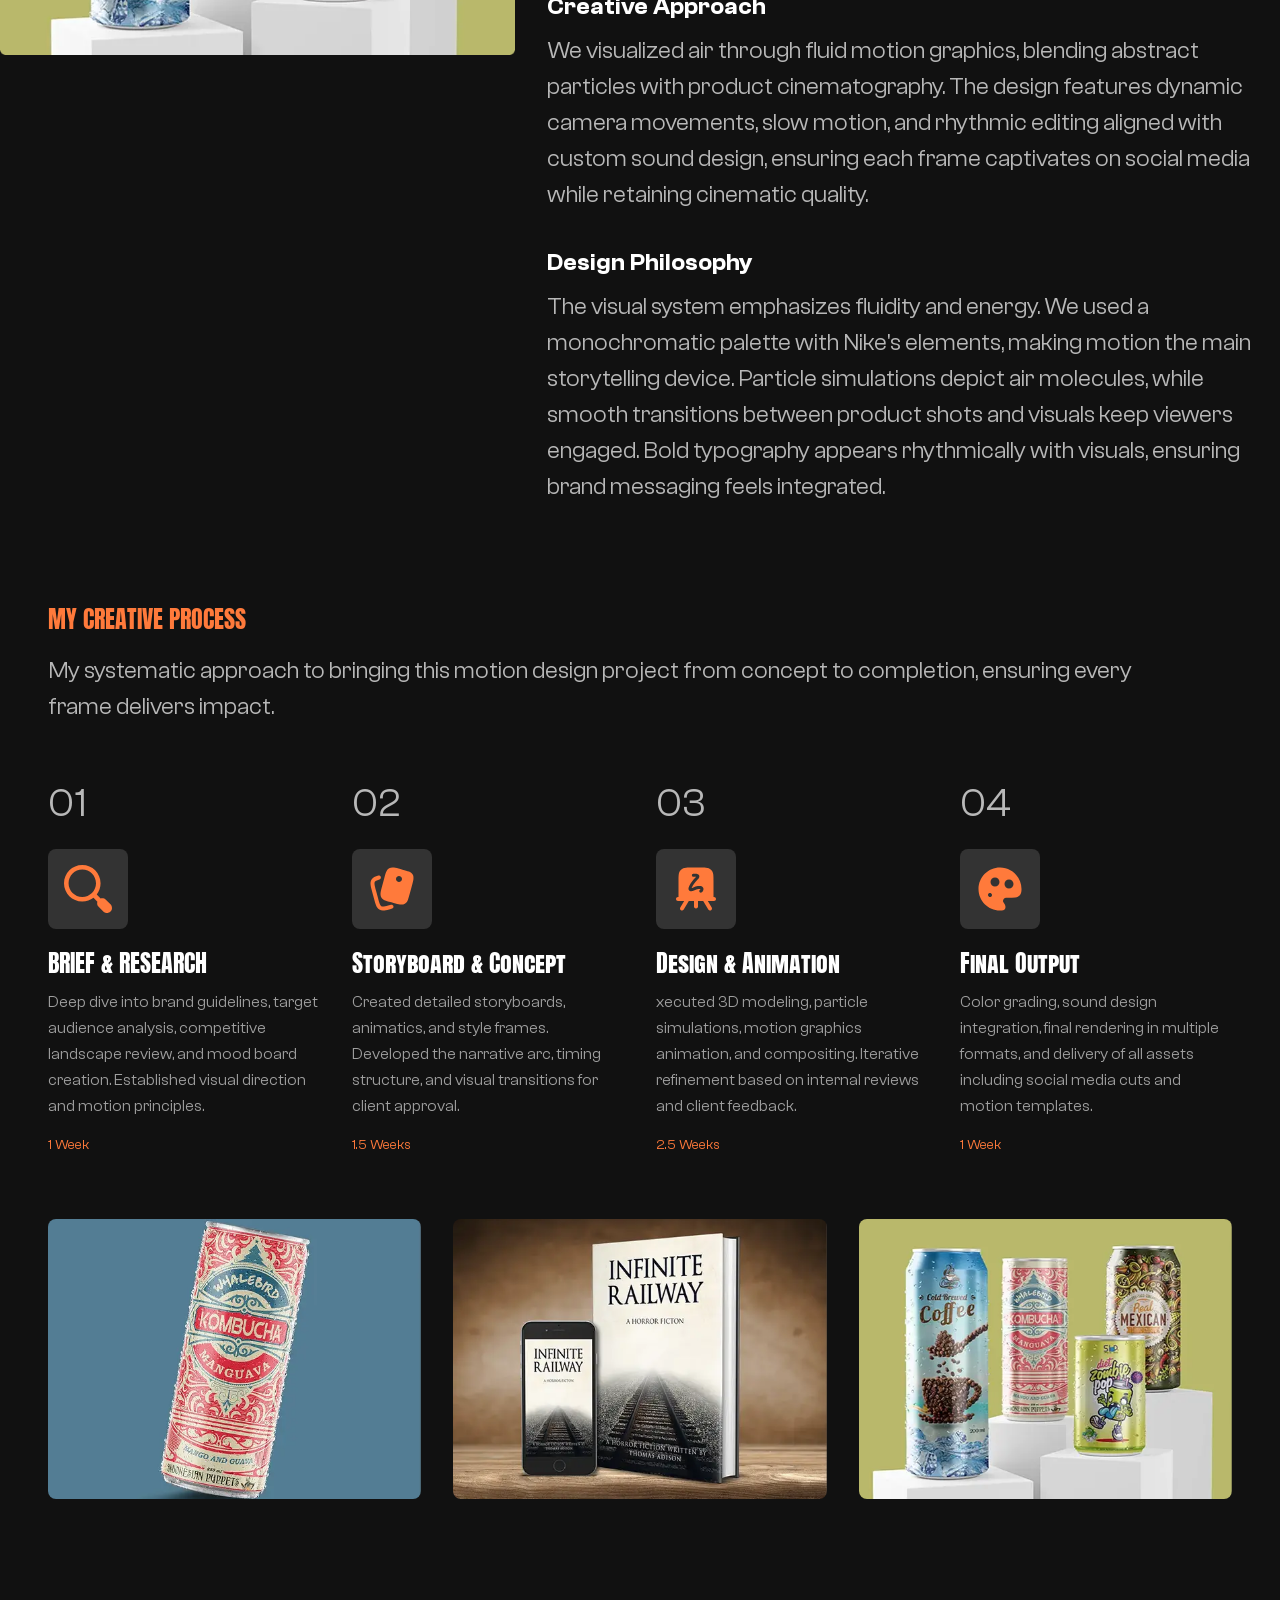
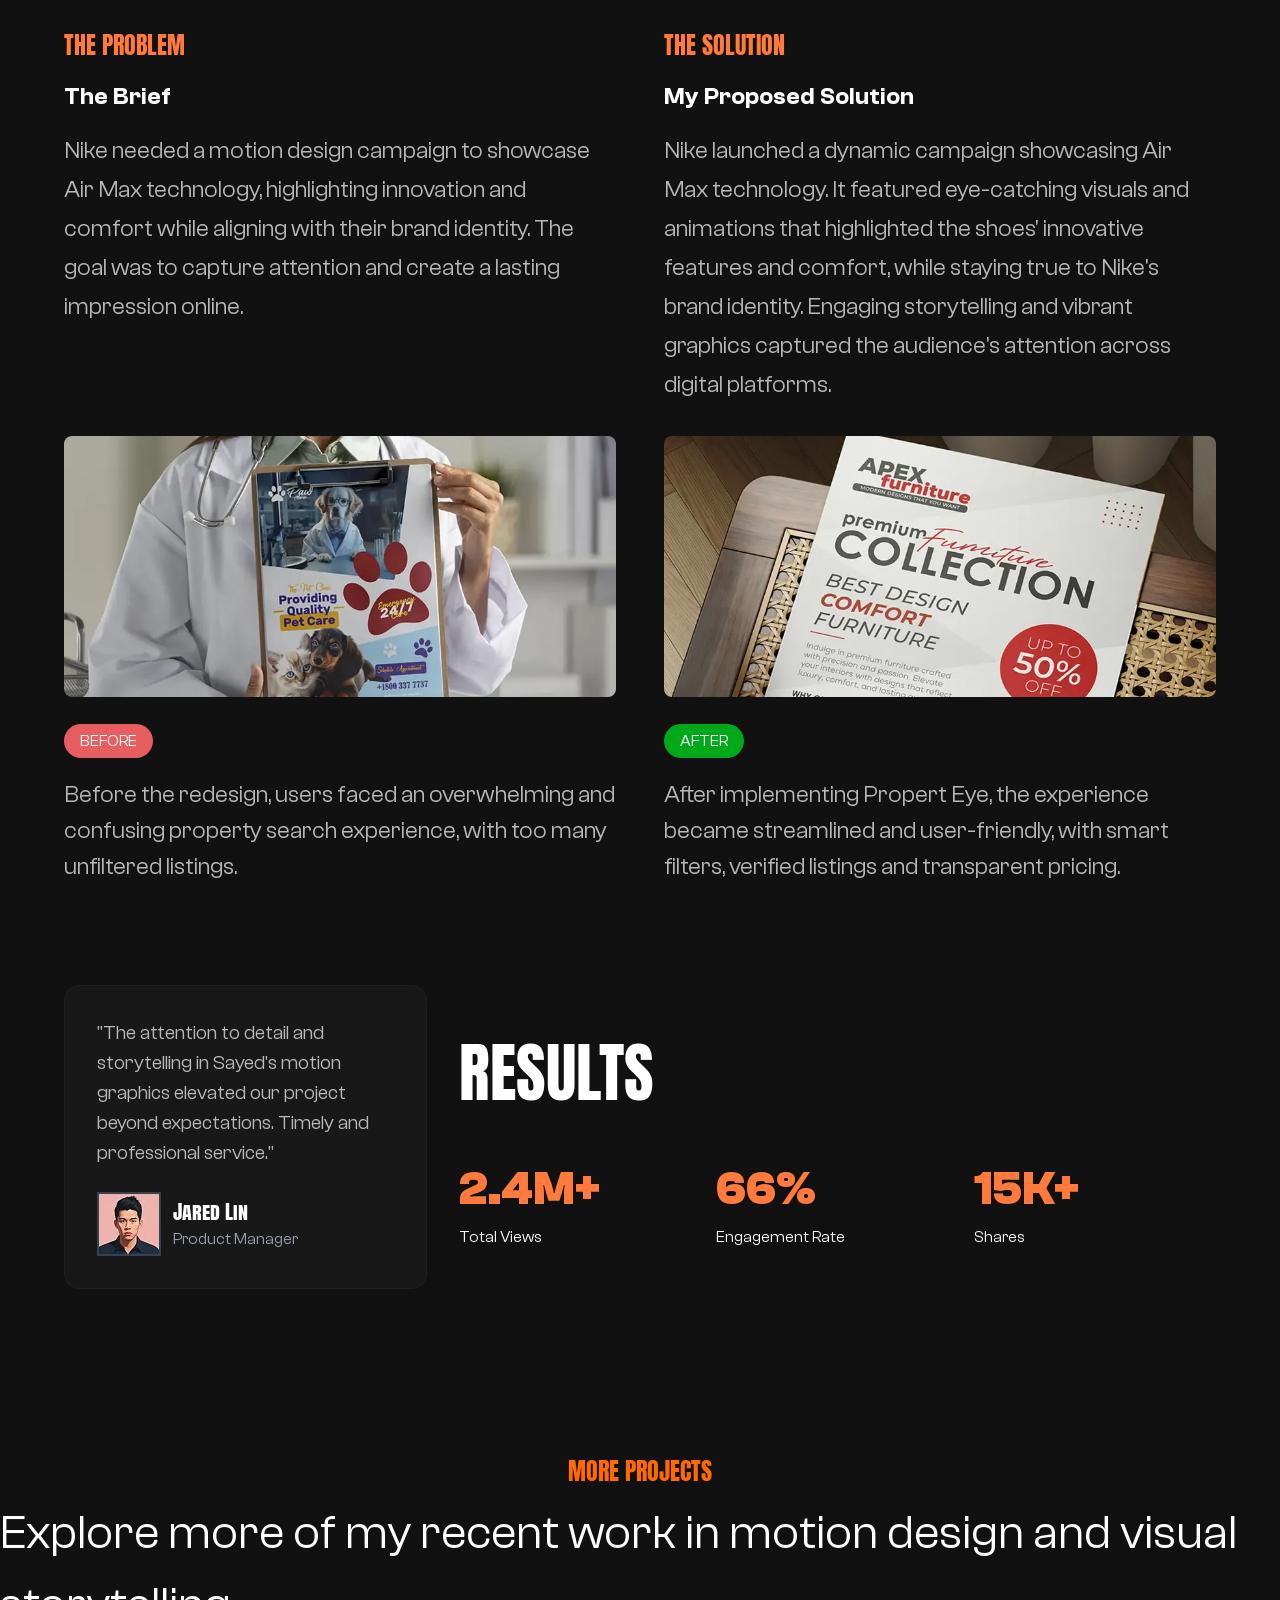
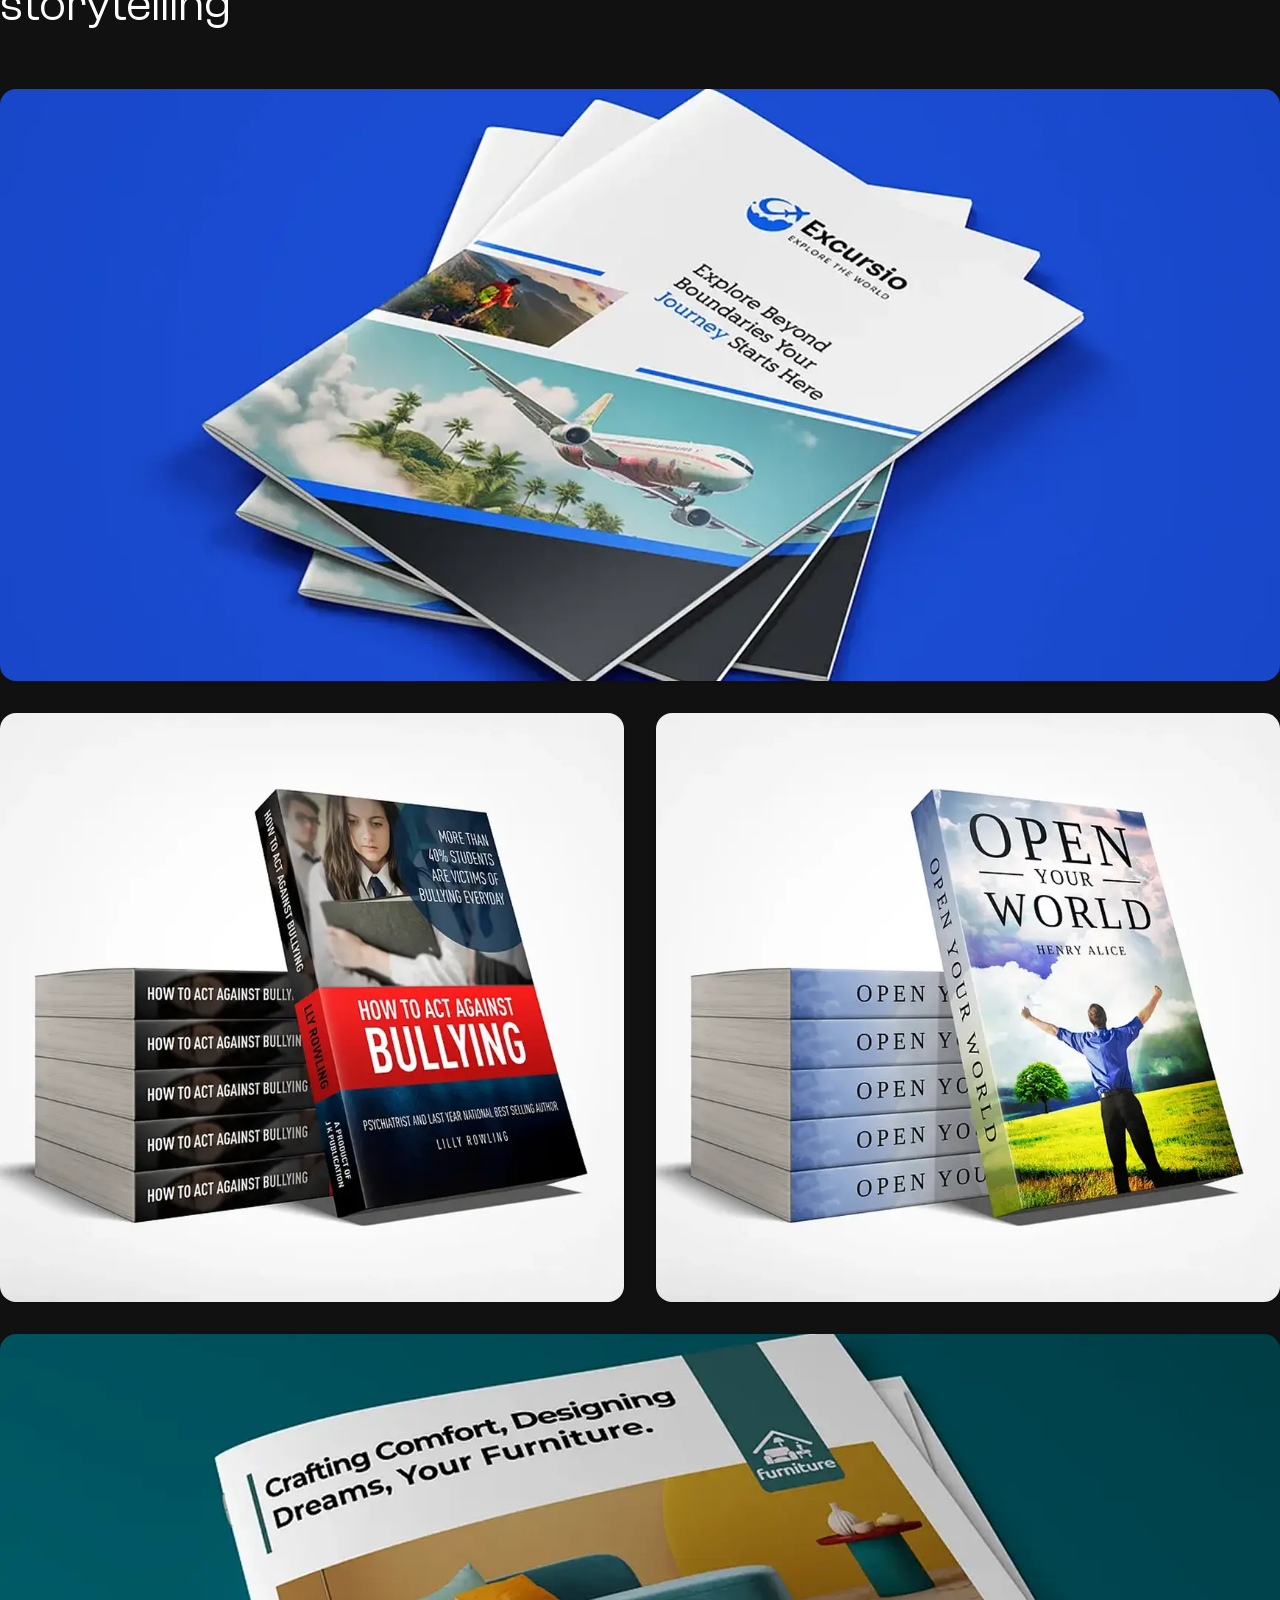
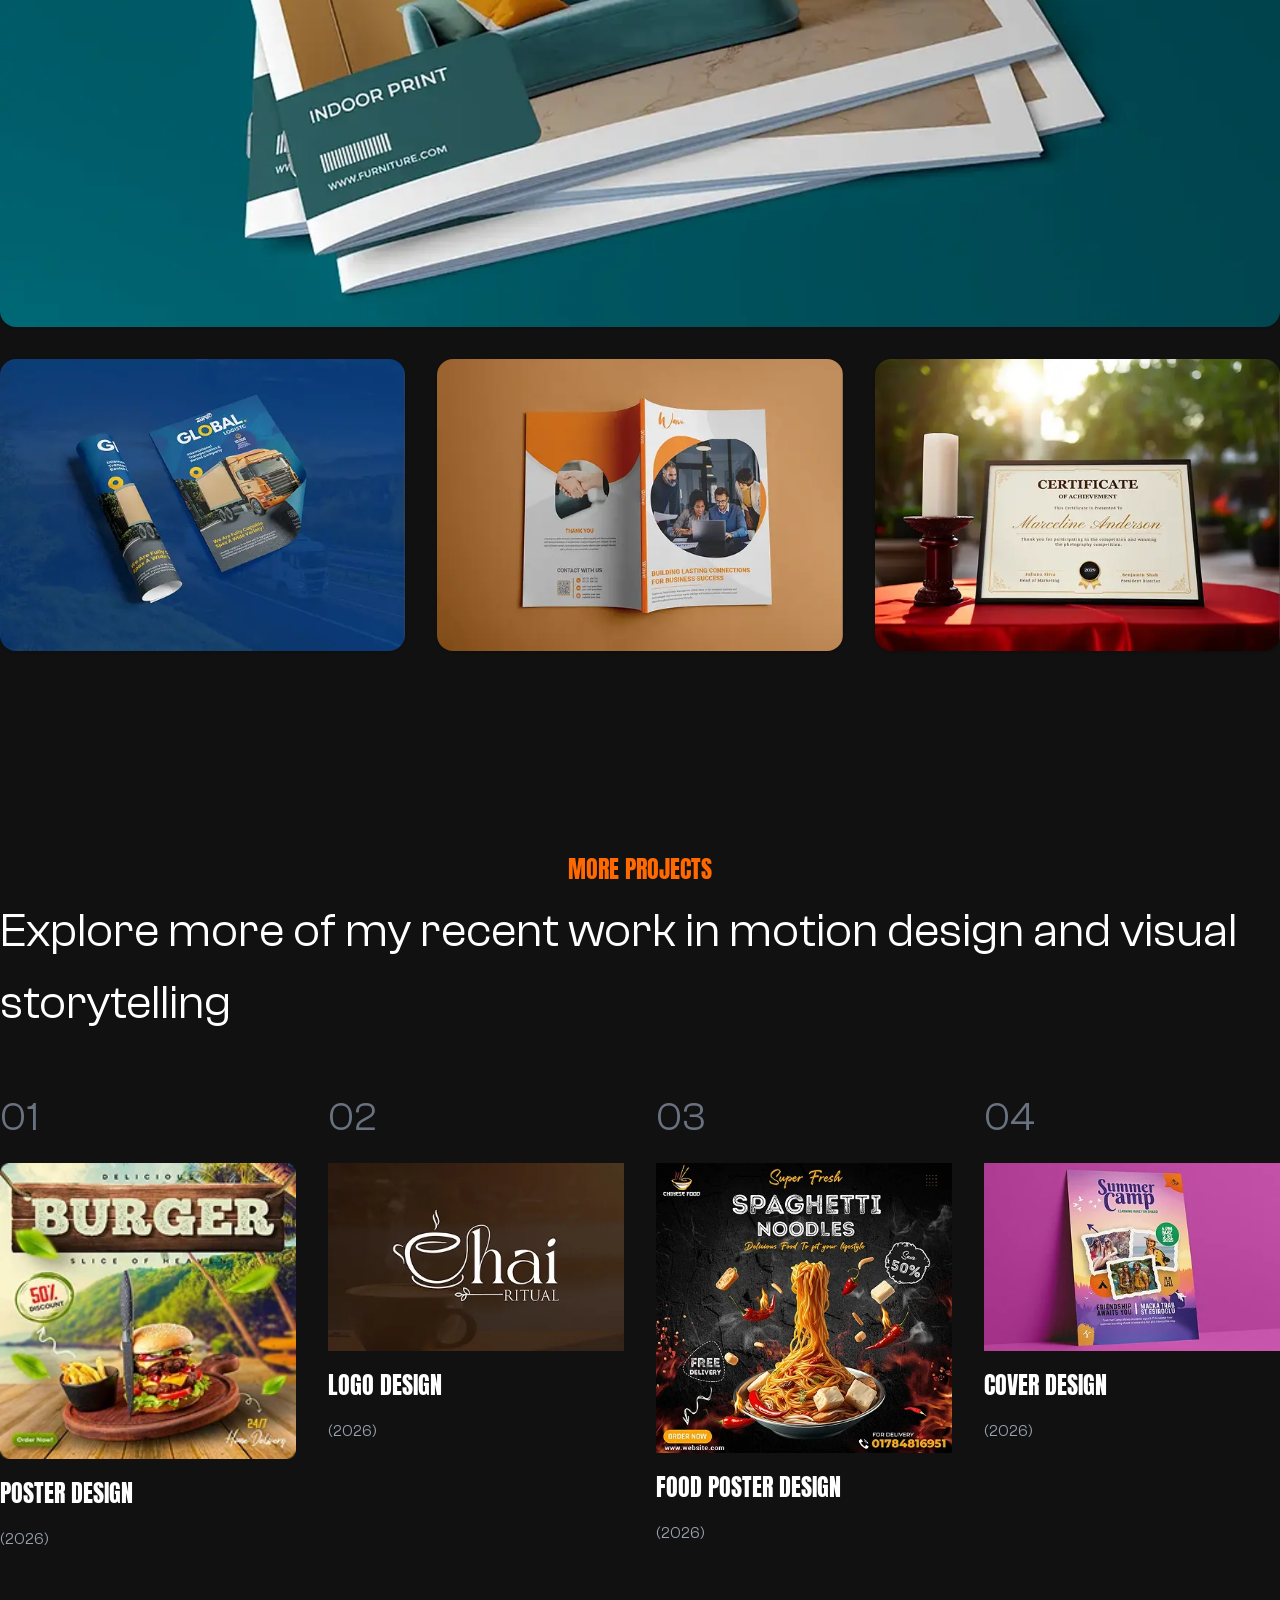
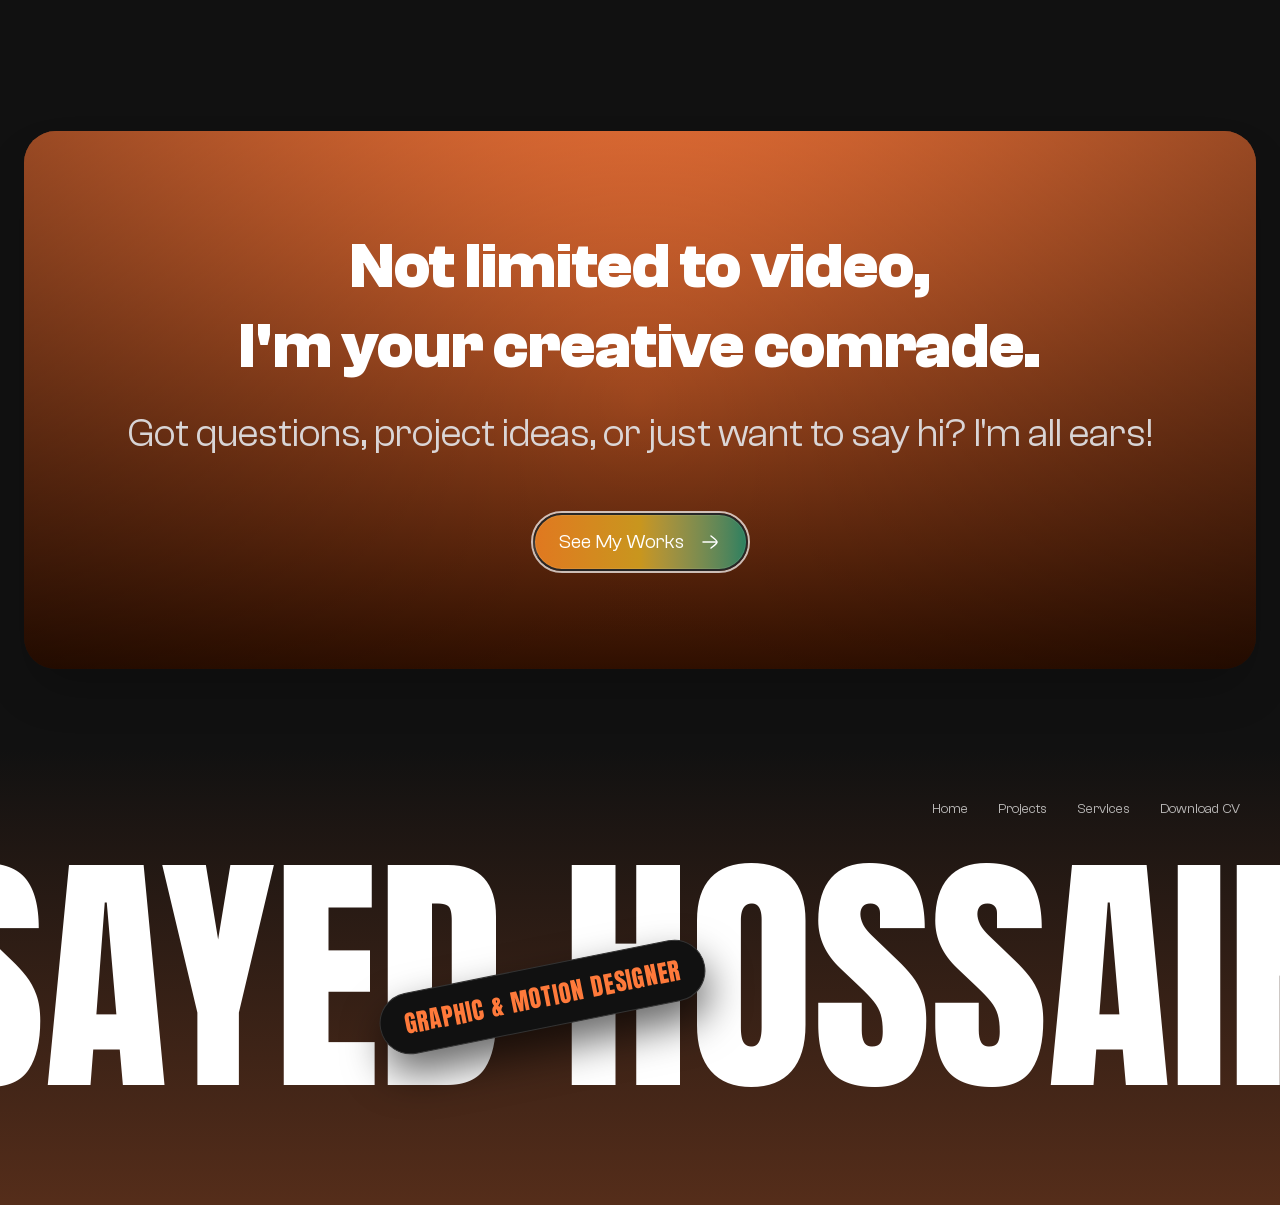
==== commit 0c511584: "complete the portfolio" ====
--- a/project-details.html
+++ b/project-details.html
@@ -542,10 +542,17 @@
                         Got questions, project ideas, or just want to say hi? I'm all ears!
                     </p>
 
-                    <a href="#" class="border-2 border-[rgba(255,255,255,0.7)] rounded-full">
+                    <a href="#" class="group border-2 border-[rgba(255,255,255,0.7)] rounded-full overflow-hidden">
                         <span
-                            class="px-6 py-3 rounded-full bg-gradient-to-r from-[#e07820] via-[#c8961e] to-[#2a8060] border-2 border-[#272727] text-white text-[1.25rem] font-medium font-sans inline-flex items-center gap-[14px] shadow-[inset_0_0_0_1px_rgba(255,255,255,0.08),0_4px_24px_rgba(0,0,0,0.35)] cursor-pointer">
-                            See My Works <span class="font-light">
+                            class="relative px-6 py-3 rounded-full bg-gradient-to-r from-[#e07820] via-[#c8961e] to-[#2a8060] border-2 border-[#272727] text-white text-[1.25rem] font-medium inline-flex items-center gap-[14px] shadow-[inset_0_0_0_1px_rgba(255,255,255,0.08),0_4px_24px_rgba(0,0,0,0.35)]  group-hover:shadow-[0_10px_40px_rgba(224,120,32,0.35)]">
+
+                            <!-- Shine effect -->
+                            <span
+                                class="absolute inset-0 -translate-x-full group-hover:translate-x-full transition-transform duration-700 bg-white/10 skew-x-12"></span>
+
+                            See My Works
+
+                            <span>
                                 <img src="assets/images/arrow-icon.svg" alt="Arrow Right">
                             </span>
                         </span>
